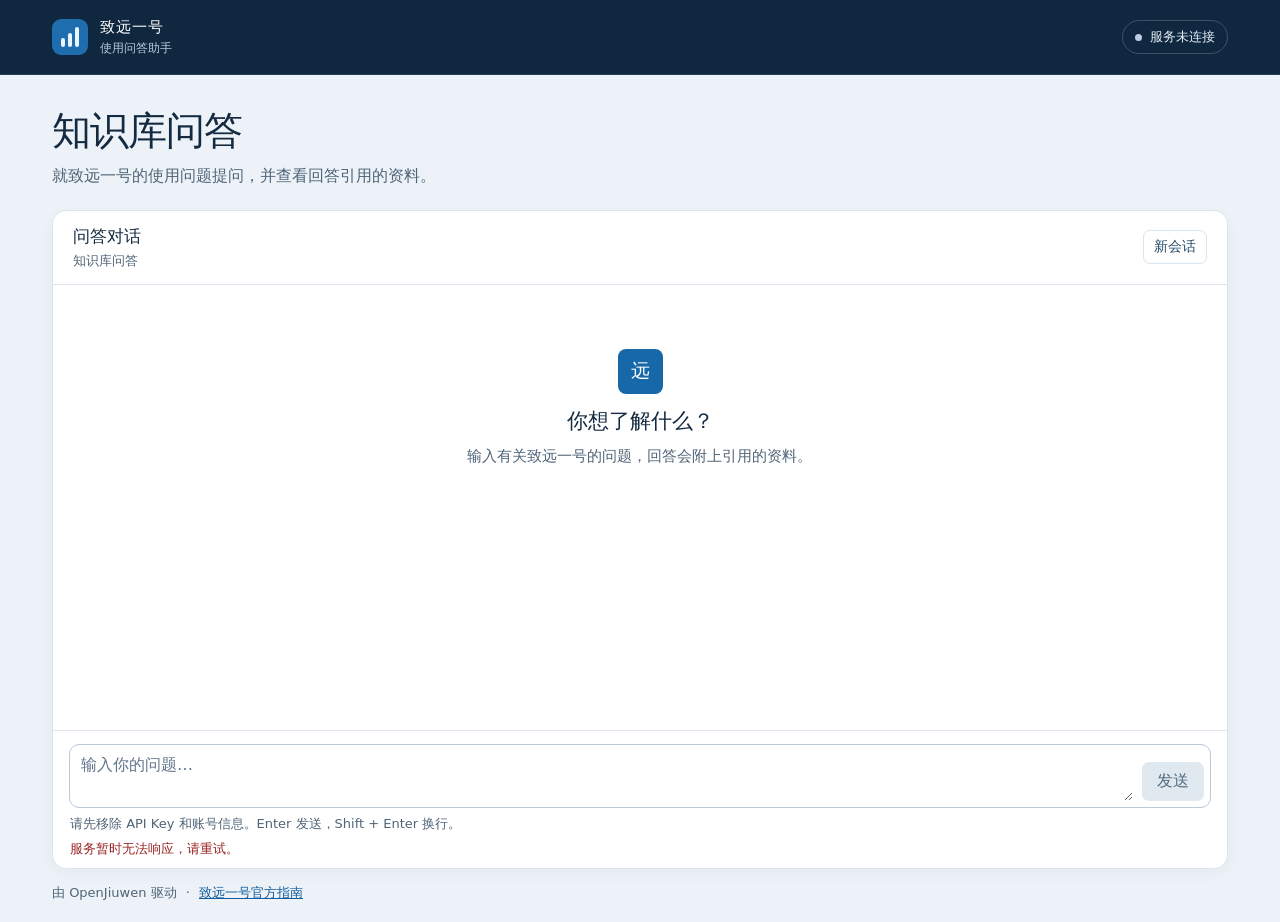
==== static/index.html @ e04041cf "Add Zhiyuan knowledge base prototype" ====
<!doctype html>
<html lang="zh-CN">
<head>
  <meta charset="utf-8">
  <meta name="viewport" content="width=device-width, initial-scale=1">
  <meta name="description" content="致远一号使用问答助手，支持知识库问答和使用排障。">
  <title>致远一号使用问答助手</title>
  <link rel="stylesheet" href="./styles.css">
  <script defer src="./app.js"></script>
</head>
<body>
  <header class="topbar">
    <div class="shell topbar-inner">
      <a class="brand" href="./" aria-label="致远一号使用问答助手首页">
        <span class="brand-mark" aria-hidden="true"><i></i><i></i><i></i></span>
        <span><strong>致远一号</strong><small>使用问答助手</small></span>
      </a>
      <div class="topbar-actions">
        <div class="mode" id="model-status"><span aria-hidden="true"></span><b>正在连接</b></div>
      </div>
    </div>
  </header>

  <main class="shell workspace">
    <section class="intro" aria-labelledby="page-title">
      <h1 id="page-title">知识库问答</h1>
      <p id="page-description">就致远一号的使用问题提问，并查看回答引用的资料。</p>
    </section>

    <section class="cases" id="demo-cases" aria-label="选择演示案例" hidden>
      <button class="case" data-case="api" type="button" aria-pressed="false">
        <span class="case-icon api-icon" aria-hidden="true">API</span>
        <span class="case-copy"><strong>首次调用 API 超时</strong><small>确认网络与 VPN，再根据重试结果排查鉴权</small></span>
        <span class="case-play" aria-hidden="true"><i></i></span>
      </button>
      <button class="case" data-case="image" type="button" aria-pressed="false">
        <span class="case-icon image-icon" aria-hidden="true"><i></i><i></i></span>
        <span class="case-copy"><strong>自定义镜像缺依赖</strong><small>修改 Dockerfile，验证导入和原应用入口</small></span>
        <span class="case-play" aria-hidden="true"><i></i></span>
      </button>
    </section>

    <div class="panels knowledge" id="public-panels">
      <section class="panel chat" aria-labelledby="chat-title">
        <header class="panel-heading chat-heading">
          <div>
            <h2 id="chat-title">问答对话</h2>
            <p id="playback-status" aria-live="polite">知识库问答</p>
          </div>
          <div class="chat-actions">
            <button type="button" id="pause-playback" class="quiet" hidden>暂停</button>
            <button type="button" id="finish-playback" class="quiet" hidden>查看全部</button>
            <button type="button" id="reset" class="quiet">新会话</button>
          </div>
        </header>
        <div class="chat-body" id="chat-scroll" tabindex="0" aria-label="问答对话记录">
          <div class="welcome" id="welcome">
            <span class="assistant-avatar" aria-hidden="true">远</span>
            <h3 id="welcome-title">你想了解什么？</h3>
            <p id="welcome-description">输入有关致远一号的问题，回答会附上引用的资料。</p>
            <div class="suggestions" id="demo-suggestions" hidden>
              <button type="button" class="suggestion" data-question="致远一号 API 连接超时了。">API 一直超时</button>
              <button type="button" class="suggestion" data-question="自定义镜像启动时报错：ModuleNotFoundError: No module named 'yaml'">镜像启动时报缺少模块</button>
            </div>
          </div>
          <div id="messages" class="messages" role="log" aria-label="对话消息" aria-live="polite"></div>
        </div>
        <form class="composer" id="composer">
          <div class="input-row">
            <textarea id="message" aria-label="问题" maxlength="4000" rows="2" placeholder="输入你的问题…" disabled></textarea>
            <button id="send" class="primary" type="submit" disabled>发送</button>
          </div>
          <p>请先移除 API Key 和账号信息。Enter 发送，Shift + Enter 换行。</p>
          <div class="error" id="error" role="alert" hidden></div>
        </form>
      </section>

      <aside class="panel progress" id="progress-panel" aria-labelledby="progress-title" hidden>
        <header class="panel-heading progress-heading">
          <h2 id="progress-title">排查进度</h2>
          <span id="progress-label" class="pill">待开始</span>
        </header>
        <div class="progress-body">
          <section aria-labelledby="pending-title" class="pending-block">
            <h3 id="pending-title"><span class="pending-dot" aria-hidden="true"></span> 当前待排查</h3>
            <p id="pending">开始对话后显示下一步。</p>
          </section>
          <section class="facts-block" id="facts-block" hidden>
            <h3>已确认信息</h3>
            <dl id="facts"></dl>
          </section>
          <section class="history-block" aria-labelledby="history-title">
            <h3 id="history-title">已完成的检查 <span id="history-total">0</span></h3>
            <p class="empty" id="empty-history">还没有完成的检查。</p>
            <ol id="history" class="history"></ol>
          </section>
        </div>
      </aside>
    </div>
    <footer>由 OpenJiuwen 驱动 <span>·</span> <a href="https://claw.sjtu.edu.cn/guide/sjtu-api/" target="_blank" rel="noopener noreferrer">致远一号官方指南</a></footer>
  </main>
</body>
</html>
---- static/styles.css ----
:root {
  font-family: "Inter", "PingFang SC", "Microsoft YaHei", system-ui, sans-serif;
  color: #142a40;
  background: #ecf2f7;
  font-synthesis: none;
  --ink: #142a40;
  --muted: #506478;
  --line: #dce5ed;
  --blue: #1768b1;
  --surface: #fff;
}
* { box-sizing: border-box; }
body { margin: 0; min-width: 290px; }
button, input, textarea { font: inherit; }
button { cursor: pointer; }
button:disabled { cursor: default; }
[hidden] { display: none !important; }
:focus-visible { outline: 3px solid #337dbf; outline-offset: 3px; }
a { color: #125c9b; }
.shell { max-width: 1240px; margin: auto; padding-inline: 32px; }
.topbar { background: #10283f; color: white; border-bottom: 1px solid #253e53; }
.topbar-inner { height: 74px; display: flex; justify-content: space-between; align-items: center; gap: 16px; }
.brand { display: flex; align-items: center; gap: 12px; color: inherit; text-decoration: none; }
.brand strong, .brand small { display: block; }
.brand strong { font-size: 15px; letter-spacing: .06em; }
.brand small { font-size: 12px; color: #b6cadd; margin-top: 3px; }
.brand-mark { width: 36px; height: 36px; border-radius: 9px; background: #1e6daf; display: flex; align-items: end; justify-content: center; gap: 3px; padding-bottom: 8px; }
.brand-mark i { width: 4px; background: #e8f4ff; border-radius: 2px; height: 9px; }
.brand-mark i:nth-child(2) { height: 14px; }
.brand-mark i:nth-child(3) { height: 20px; }
.topbar-actions { display: flex; align-items: center; gap: 10px; }
.topbar-link { padding: 6px 8px; border: 0; border-radius: 6px; background: transparent; color: #e2edf7; font-size: 13px; text-decoration: none; white-space: nowrap; }
.topbar-link:hover { background: #253e53; }
.topbar-link:disabled { opacity: .55; }
.mode { display: flex; gap: 8px; align-items: center; color: #e2edf7; border: 1px solid #3b5267; border-radius: 30px; padding: 7px 12px; font-size: 13px; }
.mode b { font-weight: 500; }
.mode span { width: 7px; height: 7px; border-radius: 50%; background: #bdcbe0; }
.mode.live span { background: #76d9b8; }
.workspace { padding-top: 34px; }
.intro h1 { margin: 0; font-size: clamp(29px, 4vw, 39px); line-height: 1.15; letter-spacing: -.025em; }
.intro p { color: var(--muted); font-size: 16px; margin: 10px 0 22px; line-height: 1.5; }
.cases { display: grid; grid-template-columns: repeat(2, minmax(0, 1fr)); gap: 14px; margin-bottom: 22px; }
.case { display: flex; align-items: center; gap: 13px; text-align: left; min-height: 85px; padding: 13px 15px; border: 1px solid #d5e0e9; border-radius: 12px; background: var(--surface); color: var(--ink); }
.case:enabled:hover, .case[aria-pressed="true"] { border-color: #69a6d8; background: #f7fbff; }
.case:disabled { opacity: .75; }
.case-icon { width: 43px; height: 43px; flex: 0 0 43px; display: grid; place-items: center; border-radius: 9px; }
.api-icon { background: #dfedfb; color: #15598e; font-weight: 800; font-size: 13px; }
.image-icon { background: #dff2ef; position: relative; }
.image-icon i { position: absolute; width: 16px; height: 10px; border: 2px solid #26675f; border-radius: 2px; transform: skewY(-20deg); top: 13px; }
.image-icon i + i { top: 21px; }
.case-copy { flex: 1; min-width: 0; }
.case-copy strong, .case-copy small { display: block; }
.case-copy strong { font-size: 16px; }
.case-copy small { color: var(--muted); font-size: 14px; margin-top: 5px; line-height: 1.45; }
.case-play { width: 32px; height: 32px; flex: 0 0 32px; border: 1px solid #d4e5f5; border-radius: 50%; display: grid; place-items: center; color: #2265a0; }
.case-play i { width: 0; height: 0; border-top: 5px solid transparent; border-bottom: 5px solid transparent; border-left: 8px solid currentColor; margin-left: 2px; }
.panels { display: grid; grid-template-columns: minmax(0, 2.45fr) minmax(270px, 1fr); align-items: start; gap: 16px; }
.panels.knowledge { grid-template-columns: minmax(0, 1fr); }
.panel { background: var(--surface); border: 1px solid var(--line); border-radius: 14px; min-width: 0; box-shadow: 0 5px 16px #28435b0a; }
.panel-heading { display: flex; align-items: center; justify-content: space-between; gap: 10px; min-height: 70px; padding: 14px 20px; border-bottom: 1px solid var(--line); }
.panel-heading h2 { font-size: 17px; margin: 0; }
.panel-heading p { font-size: 13px; color: var(--muted); margin: 4px 0 0; }
.chat-actions { display: flex; gap: 7px; flex-wrap: wrap; justify-content: end; }
.quiet, .suggestion { border: 1px solid #d8e4ee; color: #264b6b; background: #fff; padding: 7px 10px; border-radius: 7px; font-size: 14px; }
.quiet:enabled:hover, .suggestion:enabled:hover { background: #eaf3fb; }
.quiet:disabled { opacity: .5; }
.chat-body { height: clamp(300px, calc(100dvh - 455px), 580px); overflow-y: auto; padding: 22px 20px; overscroll-behavior: contain; }
.welcome { padding: 42px 12px; text-align: center; }
.welcome .assistant-avatar { width: 45px; height: 45px; margin: 0 auto 13px; font-size: 19px; }
.welcome h3 { font-size: 21px; margin: 0; }
.welcome p { color: var(--muted); margin: 9px auto 16px; font-size: 15px; line-height: 1.6; max-width: 38ch; }
.suggestions { display: flex; justify-content: center; gap: 8px; flex-wrap: wrap; }
.messages { display: grid; gap: 14px; }
.message { display: flex; align-items: start; gap: 8px; }
.message.user { justify-content: flex-end; }
.assistant-avatar { display: grid; place-items: center; width: 30px; height: 30px; flex: 0 0 auto; border-radius: 8px; background: #1668a9; color: #fff; font-size: 14px; font-weight: 650; }
.message-content { max-width: min(91%, 65ch); min-width: 0; }
.bubble { padding: 9px 13px; background: #f0f5f9; border-radius: 3px 11px 11px 11px; line-height: 1.65; font-size: 16px; overflow-wrap: anywhere; }
.user .bubble { color: #143d64; background: #e1eefc; border-radius: 11px 3px 11px 11px; white-space: pre-wrap; }
.text-fragment { white-space: pre-wrap; }
.message-note { font-size: 13px; color: var(--muted); margin: 3px 2px 0; }
.answer-status { display: inline-block; margin: 0 0 6px; padding: 4px 8px; color: #77530d; background: #fff0cf; border-radius: 30px; font-size: 13px; }
.answer-sources { margin-top: 10px; padding: 12px; border: 1px solid var(--line); border-radius: 9px; overflow-wrap: anywhere; }
.answer-sources summary { color: #264b6b; font-size: 14px; font-weight: 600; cursor: pointer; }
.answer-sources[open] summary { margin-bottom: 9px; }
.follow-ups { margin-top: 12px; }
.follow-ups h4 { margin: 0 0 8px; color: #264b6b; font-size: 14px; }
.follow-ups .suggestions { justify-content: flex-start; }
.follow-ups .suggestion { text-align: left; overflow-wrap: anywhere; }
.source-list { display: grid; gap: 8px; list-style: none; margin: 0; padding: 0; }
.answer-source + .answer-source { padding-top: 8px; border-top: 1px solid var(--line); }
.source-title { display: flex; align-items: baseline; gap: 7px; font-size: 14px; }
.source-title strong { min-width: 0; }
.source-number { color: var(--blue); font-weight: 650; }
.source-location { color: var(--muted); }
.source-quote { border-inline-start: 2px solid #c8dceb; color: var(--muted); font-size: 14px; line-height: 1.5; margin: 5px 0 0; padding-inline-start: 8px; white-space: pre-wrap; }
.code { margin: 8px 0; border: 1px solid #d4dfe8; border-radius: 8px; overflow: hidden; background: #fff; }
.code-bar { display: flex; justify-content: space-between; align-items: center; min-height: 34px; padding: 0 9px; background: #e9f1f7; font-size: 13px; }
.copy-code { padding: 3px 5px; color: #234f75; border: 0; background: transparent; }
.code pre { overflow: auto; white-space: pre-wrap; margin: 0; padding: 9px; font-size: 13px; }
.bubble code { font-size: .88em; background: #fff; color: #1e4b71; border-radius: 3px; padding: 0 3px; }
.code code { padding: 0; }
.composer { padding: 13px 16px 10px; border-top: 1px solid var(--line); }
.input-row { display: flex; align-items: end; gap: 9px; padding: 6px; border: 1px solid #b9cada; border-radius: 10px; }
.input-row:focus-within { border-color: #4183b8; box-shadow: 0 0 0 2px #cce4fa; }
.input-row textarea { width: 100%; color: var(--ink); border: 0; padding: 4px 5px; min-height: 50px; resize: vertical; outline: 0; }
.input-row textarea::placeholder { color: #61758b; }
.primary { border: 0; border-radius: 7px; padding: 9px 15px; background: #1768b1; color: white; flex: 0 0 auto; }
.primary:enabled:hover { background: #0e558f; }
.primary:disabled { background: #e1e9f0; color: #536b80; }
.composer p, .error { margin: 7px 1px 0; font-size: 13px; color: var(--muted); }
.error { color: #9a2424; }
.progress-heading { min-height: 70px; }
.pill { font-size: 13px; border-radius: 30px; padding: 4px 8px; color: #395570; background: #edf2f7; white-space: nowrap; }
.pill.active { background: #e6f1fd; color: #15578f; }
.pill.resolved { background: #dff4e9; color: #216650; }
.pill.support { background: #fff0cf; color: #77530d; }
.progress-body { padding: 16px; }
.progress-body h3 { margin: 0 0 9px; font-size: 14px; }
.pending-block { background: #eaf4fe; border-radius: 9px; padding: 11px 12px; }
.pending-block h3 { color: #205e95; display: flex; gap: 7px; align-items: center; }
.pending-dot { width: 7px; height: 7px; border-radius: 50%; background: #2b7aba; }
.pending-block p { margin: 0; font-size: 15px; font-weight: 600; line-height: 1.5; }
.facts-block, .history-block { margin-top: 18px; }
.facts-block dl { margin: 0; }
.fact { padding: 5px 0; display: flex; justify-content: space-between; gap: 10px; font-size: 14px; border-bottom: 1px solid #e8eff4; }
.fact dt { color: var(--muted); flex: 0 0 auto; }
.fact dd { margin: 0; text-align: right; overflow-wrap: anywhere; }
.history-block h3 { display: flex; gap: 6px; align-items: center; }
.history-block h3 span { color: #42637f; font-size: 13px; font-variant-numeric: tabular-nums; background: #eaf0f6; padding: 1px 6px; border-radius: 10px; }
.empty { color: var(--muted); font-size: 14px; margin: 0; }
.history { list-style: none; padding: 0; margin: 0; }
.history li { display: grid; grid-template-columns: 19px 1fr; column-gap: 7px; align-items: start; font-size: 14px; line-height: 1.4; padding: 7px 0; }
.history li + li { border-top: 1px solid #e7eef4; }
.history li::before { content: "✓"; display: grid; place-items: center; margin-top: 1px; border-radius: 50%; width: 17px; height: 17px; background: #e3f3ec; color: #24674f; font-size: 11px; }
.history li.failed::before { content: "!"; background: #fff0cf; color: #815719; }
.history li small { display: block; color: var(--muted); font-size: 13px; margin-top: 2px; }
footer { color: var(--muted); font-size: 13px; margin-block: 15px 20px; }
footer span { margin-inline: 5px; }
.admin-workspace { display: grid; gap: 16px; padding-bottom: 32px; }
.admin-workspace .intro { margin-bottom: 2px; }
.admin-session-status, .admin-error { margin: 0; }
.admin-session-status { color: var(--muted); }
.admin-workspace > .quiet { justify-self: start; }
.admin-login { max-width: 410px; }
.admin-form { display: grid; justify-items: start; gap: 8px; padding: 16px 20px 20px; }
.admin-form label { font-size: 14px; font-weight: 650; }
.admin-form input { width: 100%; min-width: 0; padding: 8px 10px; border: 1px solid #b9cada; border-radius: 7px; color: var(--ink); background: var(--surface); }
.admin-form input::file-selector-button { font: inherit; margin-inline-end: 8px; padding: 5px 8px; border: 0; border-radius: 5px; color: #264b6b; background: #eaf3fb; cursor: pointer; }
.admin-help { font-size: 14px; color: var(--muted); margin: 0; }
.upload-row { display: flex; align-items: center; gap: 10px; width: max-content; max-width: 100%; }
.admin-empty { padding: 16px 20px 20px; }
.documents-table { overflow: auto; }
.documents-table table { width: 100%; border-collapse: collapse; font-size: 14px; }
.documents-table th, .documents-table td { padding: 12px 16px; text-align: left; vertical-align: top; }
.documents-table thead th { color: var(--muted); background: #f5f8fb; white-space: nowrap; }
.documents-table tbody tr + tr { border-top: 1px solid var(--line); }
.document-name, .document-error { min-width: 140px; overflow-wrap: anywhere; }
.document-date { min-width: 8ch; }
.document-processing { color: #15578f; background: #e6f1fd; }
.document-indexed { color: #216650; background: #dff4e9; }
.document-failed { color: #9a2424; background: #fae9e9; }
@media (min-width: 771px) and (max-height: 820px) {
  .chat-body { height: clamp(228px, calc(100dvh - 495px), 350px); }
  .welcome { padding-block: 20px; }
}
@media (max-width: 770px) {
  .shell { padding-inline: 18px; }
  .workspace { padding-top: 24px; }
  .panels { grid-template-columns: minmax(0, 1fr); }
  .chat-body { height: 350px; }
  .case-play { display: none; }
}
@media (max-width: 490px) {
  .topbar-inner { height: 63px; }
  .topbar-actions { gap: 2px; }
  .mode { padding: 5px 8px; font-size: 12px; }
  .cases { grid-template-columns: 1fr; gap: 8px; margin-bottom: 14px; }
  .case { min-height: 66px; padding: 9px 11px; }
  .panel-heading { padding-inline: 12px; }
  .chat-body { height: 325px; padding: 13px 11px; }
  .welcome { padding-block: 33px; }
  .composer { padding-inline: 10px; }
  .admin-form, .admin-empty { padding-inline: 12px; }
  .upload-row { align-items: flex-start; flex-direction: column; width: 100%; }
  .documents-table th, .documents-table td { padding-inline: 10px; }
}
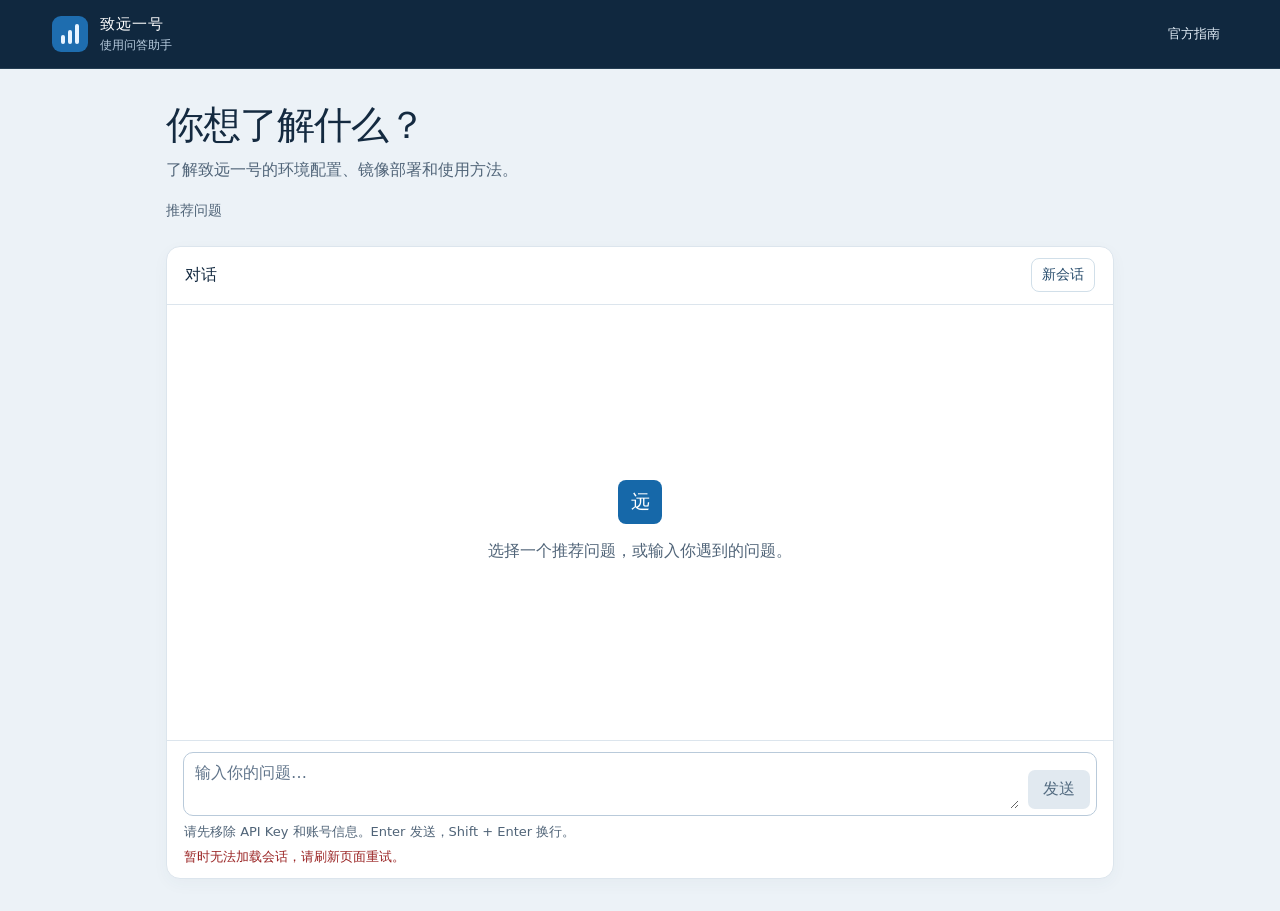
==== commit 5404716f: "Simplify the public Zhiyuan Q&A experience" ====
--- a/static/index.html
+++ b/static/index.html
@@ -3,7 +3,7 @@
 <head>
   <meta charset="utf-8">
   <meta name="viewport" content="width=device-width, initial-scale=1">
-  <meta name="description" content="致远一号使用问答助手，支持知识库问答和使用排障。">
+  <meta name="description" content="查询致远一号的环境配置、镜像部署和使用问题。">
   <title>致远一号使用问答助手</title>
   <link rel="stylesheet" href="./styles.css">
   <script defer src="./app.js"></script>
@@ -15,89 +15,43 @@
         <span class="brand-mark" aria-hidden="true"><i></i><i></i><i></i></span>
         <span><strong>致远一号</strong><small>使用问答助手</small></span>
       </a>
-      <div class="topbar-actions">
-        <div class="mode" id="model-status"><span aria-hidden="true"></span><b>正在连接</b></div>
-      </div>
+      <a class="topbar-link" href="https://claw.sjtu.edu.cn/guide/sjtu-api/" target="_blank" rel="noopener noreferrer">官方指南</a>
     </div>
   </header>
 
-  <main class="shell workspace">
+  <main class="shell workspace qa-workspace">
     <section class="intro" aria-labelledby="page-title">
-      <h1 id="page-title">知识库问答</h1>
-      <p id="page-description">就致远一号的使用问题提问，并查看回答引用的资料。</p>
+      <h1 id="page-title">你想了解什么？</h1>
+      <p>了解致远一号的环境配置、镜像部署和使用方法。</p>
     </section>
 
-    <section class="cases" id="demo-cases" aria-label="选择演示案例" hidden>
-      <button class="case" data-case="api" type="button" aria-pressed="false">
-        <span class="case-icon api-icon" aria-hidden="true">API</span>
-        <span class="case-copy"><strong>首次调用 API 超时</strong><small>确认网络与 VPN，再根据重试结果排查鉴权</small></span>
-        <span class="case-play" aria-hidden="true"><i></i></span>
-      </button>
-      <button class="case" data-case="image" type="button" aria-pressed="false">
-        <span class="case-icon image-icon" aria-hidden="true"><i></i><i></i></span>
-        <span class="case-copy"><strong>自定义镜像缺依赖</strong><small>修改 Dockerfile，验证导入和原应用入口</small></span>
-        <span class="case-play" aria-hidden="true"><i></i></span>
-      </button>
+    <section class="recommendations" aria-labelledby="suggestions-title">
+      <h2 id="suggestions-title">推荐问题</h2>
+      <div id="suggestions" class="suggestions"></div>
     </section>
 
-    <div class="panels knowledge" id="public-panels">
-      <section class="panel chat" aria-labelledby="chat-title">
-        <header class="panel-heading chat-heading">
-          <div>
-            <h2 id="chat-title">问答对话</h2>
-            <p id="playback-status" aria-live="polite">知识库问答</p>
-          </div>
-          <div class="chat-actions">
-            <button type="button" id="pause-playback" class="quiet" hidden>暂停</button>
-            <button type="button" id="finish-playback" class="quiet" hidden>查看全部</button>
-            <button type="button" id="reset" class="quiet">新会话</button>
-          </div>
-        </header>
-        <div class="chat-body" id="chat-scroll" tabindex="0" aria-label="问答对话记录">
-          <div class="welcome" id="welcome">
-            <span class="assistant-avatar" aria-hidden="true">远</span>
-            <h3 id="welcome-title">你想了解什么？</h3>
-            <p id="welcome-description">输入有关致远一号的问题，回答会附上引用的资料。</p>
-            <div class="suggestions" id="demo-suggestions" hidden>
-              <button type="button" class="suggestion" data-question="致远一号 API 连接超时了。">API 一直超时</button>
-              <button type="button" class="suggestion" data-question="自定义镜像启动时报错：ModuleNotFoundError: No module named 'yaml'">镜像启动时报缺少模块</button>
-            </div>
-          </div>
-          <div id="messages" class="messages" role="log" aria-label="对话消息" aria-live="polite"></div>
+    <section class="panel chat" aria-labelledby="chat-title">
+      <header class="panel-heading">
+        <h2 id="chat-title">对话</h2>
+        <button type="button" id="reset" class="quiet" disabled>新会话</button>
+      </header>
+      <div class="chat-body" id="chat-scroll" tabindex="0" aria-label="对话记录">
+        <div class="welcome" id="welcome">
+          <span class="assistant-avatar" aria-hidden="true">远</span>
+          <p>选择一个推荐问题，或输入你遇到的问题。</p>
         </div>
-        <form class="composer" id="composer">
-          <div class="input-row">
-            <textarea id="message" aria-label="问题" maxlength="4000" rows="2" placeholder="输入你的问题…" disabled></textarea>
-            <button id="send" class="primary" type="submit" disabled>发送</button>
-          </div>
-          <p>请先移除 API Key 和账号信息。Enter 发送，Shift + Enter 换行。</p>
-          <div class="error" id="error" role="alert" hidden></div>
-        </form>
-      </section>
-
-      <aside class="panel progress" id="progress-panel" aria-labelledby="progress-title" hidden>
-        <header class="panel-heading progress-heading">
-          <h2 id="progress-title">排查进度</h2>
-          <span id="progress-label" class="pill">待开始</span>
-        </header>
-        <div class="progress-body">
-          <section aria-labelledby="pending-title" class="pending-block">
-            <h3 id="pending-title"><span class="pending-dot" aria-hidden="true"></span> 当前待排查</h3>
-            <p id="pending">开始对话后显示下一步。</p>
-          </section>
-          <section class="facts-block" id="facts-block" hidden>
-            <h3>已确认信息</h3>
-            <dl id="facts"></dl>
-          </section>
-          <section class="history-block" aria-labelledby="history-title">
-            <h3 id="history-title">已完成的检查 <span id="history-total">0</span></h3>
-            <p class="empty" id="empty-history">还没有完成的检查。</p>
-            <ol id="history" class="history"></ol>
-          </section>
+        <div id="messages" class="messages" role="log" aria-label="对话消息"></div>
+        <p class="reply-status" id="reply-status" role="status" hidden>正在回答…</p>
+      </div>
+      <form class="composer" id="composer">
+        <div class="input-row">
+          <textarea id="message" aria-label="问题或脱敏报错" aria-describedby="input-help" maxlength="4000" rows="2" placeholder="输入你的问题…" disabled></textarea>
+          <button id="send" class="primary" type="submit" disabled>发送</button>
         </div>
-      </aside>
-    </div>
-    <footer>由 OpenJiuwen 驱动 <span>·</span> <a href="https://claw.sjtu.edu.cn/guide/sjtu-api/" target="_blank" rel="noopener noreferrer">致远一号官方指南</a></footer>
+        <p id="input-help">请先移除 API Key 和账号信息。Enter 发送，Shift + Enter 换行。</p>
+        <div class="error" id="error" role="alert" hidden></div>
+      </form>
+    </section>
   </main>
 </body>
 </html>
--- a/static/styles.css
+++ b/static/styles.css
@@ -19,7 +19,7 @@
 a { color: #125c9b; }
 .shell { max-width: 1240px; margin: auto; padding-inline: 32px; }
 .topbar { background: #10283f; color: white; border-bottom: 1px solid #253e53; }
-.topbar-inner { height: 74px; display: flex; justify-content: space-between; align-items: center; gap: 16px; }
+.topbar-inner { height: 68px; display: flex; justify-content: space-between; align-items: center; gap: 16px; }
 .brand { display: flex; align-items: center; gap: 12px; color: inherit; text-decoration: none; }
 .brand strong, .brand small { display: block; }
 .brand strong { font-size: 15px; letter-spacing: .06em; }
@@ -32,75 +32,48 @@
 .topbar-link { padding: 6px 8px; border: 0; border-radius: 6px; background: transparent; color: #e2edf7; font-size: 13px; text-decoration: none; white-space: nowrap; }
 .topbar-link:hover { background: #253e53; }
 .topbar-link:disabled { opacity: .55; }
-.mode { display: flex; gap: 8px; align-items: center; color: #e2edf7; border: 1px solid #3b5267; border-radius: 30px; padding: 7px 12px; font-size: 13px; }
-.mode b { font-weight: 500; }
-.mode span { width: 7px; height: 7px; border-radius: 50%; background: #bdcbe0; }
-.mode.live span { background: #76d9b8; }
 .workspace { padding-top: 34px; }
-.intro h1 { margin: 0; font-size: clamp(29px, 4vw, 39px); line-height: 1.15; letter-spacing: -.025em; }
-.intro p { color: var(--muted); font-size: 16px; margin: 10px 0 22px; line-height: 1.5; }
-.cases { display: grid; grid-template-columns: repeat(2, minmax(0, 1fr)); gap: 14px; margin-bottom: 22px; }
-.case { display: flex; align-items: center; gap: 13px; text-align: left; min-height: 85px; padding: 13px 15px; border: 1px solid #d5e0e9; border-radius: 12px; background: var(--surface); color: var(--ink); }
-.case:enabled:hover, .case[aria-pressed="true"] { border-color: #69a6d8; background: #f7fbff; }
-.case:disabled { opacity: .75; }
-.case-icon { width: 43px; height: 43px; flex: 0 0 43px; display: grid; place-items: center; border-radius: 9px; }
-.api-icon { background: #dfedfb; color: #15598e; font-weight: 800; font-size: 13px; }
-.image-icon { background: #dff2ef; position: relative; }
-.image-icon i { position: absolute; width: 16px; height: 10px; border: 2px solid #26675f; border-radius: 2px; transform: skewY(-20deg); top: 13px; }
-.image-icon i + i { top: 21px; }
-.case-copy { flex: 1; min-width: 0; }
-.case-copy strong, .case-copy small { display: block; }
-.case-copy strong { font-size: 16px; }
-.case-copy small { color: var(--muted); font-size: 14px; margin-top: 5px; line-height: 1.45; }
-.case-play { width: 32px; height: 32px; flex: 0 0 32px; border: 1px solid #d4e5f5; border-radius: 50%; display: grid; place-items: center; color: #2265a0; }
-.case-play i { width: 0; height: 0; border-top: 5px solid transparent; border-bottom: 5px solid transparent; border-left: 8px solid currentColor; margin-left: 2px; }
-.panels { display: grid; grid-template-columns: minmax(0, 2.45fr) minmax(270px, 1fr); align-items: start; gap: 16px; }
-.panels.knowledge { grid-template-columns: minmax(0, 1fr); }
+.intro h1 { margin: 0; font-size: clamp(27px, 4vw, 38px); line-height: 1.2; letter-spacing: -.025em; }
+.intro p { color: var(--muted); font-size: 16px; margin: 9px 0 20px; line-height: 1.5; }
 .panel { background: var(--surface); border: 1px solid var(--line); border-radius: 14px; min-width: 0; box-shadow: 0 5px 16px #28435b0a; }
-.panel-heading { display: flex; align-items: center; justify-content: space-between; gap: 10px; min-height: 70px; padding: 14px 20px; border-bottom: 1px solid var(--line); }
-.panel-heading h2 { font-size: 17px; margin: 0; }
-.panel-heading p { font-size: 13px; color: var(--muted); margin: 4px 0 0; }
-.chat-actions { display: flex; gap: 7px; flex-wrap: wrap; justify-content: end; }
-.quiet, .suggestion { border: 1px solid #d8e4ee; color: #264b6b; background: #fff; padding: 7px 10px; border-radius: 7px; font-size: 14px; }
-.quiet:enabled:hover, .suggestion:enabled:hover { background: #eaf3fb; }
-.quiet:disabled { opacity: .5; }
-.chat-body { height: clamp(300px, calc(100dvh - 455px), 580px); overflow-y: auto; padding: 22px 20px; overscroll-behavior: contain; }
-.welcome { padding: 42px 12px; text-align: center; }
-.welcome .assistant-avatar { width: 45px; height: 45px; margin: 0 auto 13px; font-size: 19px; }
-.welcome h3 { font-size: 21px; margin: 0; }
-.welcome p { color: var(--muted); margin: 9px auto 16px; font-size: 15px; line-height: 1.6; max-width: 38ch; }
-.suggestions { display: flex; justify-content: center; gap: 8px; flex-wrap: wrap; }
+.panel-heading { display: flex; align-items: center; justify-content: space-between; gap: 10px; min-height: 58px; padding: 10px 18px; border-bottom: 1px solid var(--line); }
+.panel-heading h2 { font-size: 16px; margin: 0; }
+.quiet, .suggestion { border: 1px solid #d1dfe9; color: #264b6b; background: #fff; border-radius: 8px; font-size: 14px; }
+.quiet { padding: 7px 10px; }
+.quiet:enabled:hover, .suggestion:enabled:hover { background: #f2f8fd; border-color: #89aecb; }
+.quiet:disabled, .suggestion:disabled { opacity: .55; }
+.qa-workspace { max-width: 1012px; padding-bottom: 32px; }
+.recommendations { margin-bottom: 18px; }
+.recommendations h2 { font-size: 14px; color: var(--muted); margin: 0 0 8px; }
+.suggestions { display: grid; grid-template-columns: repeat(3, minmax(0, 1fr)); gap: 10px; }
+.suggestion { display: flex; align-items: center; justify-content: space-between; gap: 10px; min-height: 56px; padding: 10px 14px; text-align: left; line-height: 1.5; }
+.suggestion::after { content: ""; width: 6px; height: 6px; border-top: 1.5px solid var(--blue); border-right: 1.5px solid var(--blue); transform: rotate(45deg); flex: 0 0 auto; }
+.chat-body { height: clamp(215px, calc(100dvh - 465px), 620px); overflow-y: auto; padding: 18px 20px; overscroll-behavior: contain; }
+.welcome { display: flex; flex-direction: column; justify-content: center; align-items: center; min-height: 100%; text-align: center; }
+.welcome .assistant-avatar { width: 44px; height: 44px; font-size: 19px; }
+.welcome p { margin: 14px 0 0; color: var(--muted); line-height: 1.6; }
 .messages { display: grid; gap: 14px; }
-.message { display: flex; align-items: start; gap: 8px; }
+.message { display: flex; align-items: start; gap: 8px; min-width: 0; }
 .message.user { justify-content: flex-end; }
 .assistant-avatar { display: grid; place-items: center; width: 30px; height: 30px; flex: 0 0 auto; border-radius: 8px; background: #1668a9; color: #fff; font-size: 14px; font-weight: 650; }
-.message-content { max-width: min(91%, 65ch); min-width: 0; }
-.bubble { padding: 9px 13px; background: #f0f5f9; border-radius: 3px 11px 11px 11px; line-height: 1.65; font-size: 16px; overflow-wrap: anywhere; }
-.user .bubble { color: #143d64; background: #e1eefc; border-radius: 11px 3px 11px 11px; white-space: pre-wrap; }
+.message-content { max-width: min(calc(100% - 38px), 72ch); min-width: 0; }
+.bubble { padding: 9px 13px; background: #f0f5f9; border-radius: 3px 11px 11px 11px; line-height: 1.65; font-size: 15px; overflow-wrap: anywhere; }
+.user .bubble { max-width: 90%; color: #143d64; background: #e1eefc; border-radius: 11px 3px 11px 11px; white-space: pre-wrap; }
 .text-fragment { white-space: pre-wrap; }
-.message-note { font-size: 13px; color: var(--muted); margin: 3px 2px 0; }
-.answer-status { display: inline-block; margin: 0 0 6px; padding: 4px 8px; color: #77530d; background: #fff0cf; border-radius: 30px; font-size: 13px; }
-.answer-sources { margin-top: 10px; padding: 12px; border: 1px solid var(--line); border-radius: 9px; overflow-wrap: anywhere; }
-.answer-sources summary { color: #264b6b; font-size: 14px; font-weight: 600; cursor: pointer; }
-.answer-sources[open] summary { margin-bottom: 9px; }
-.follow-ups { margin-top: 12px; }
-.follow-ups h4 { margin: 0 0 8px; color: #264b6b; font-size: 14px; }
-.follow-ups .suggestions { justify-content: flex-start; }
-.follow-ups .suggestion { text-align: left; overflow-wrap: anywhere; }
-.source-list { display: grid; gap: 8px; list-style: none; margin: 0; padding: 0; }
-.answer-source + .answer-source { padding-top: 8px; border-top: 1px solid var(--line); }
-.source-title { display: flex; align-items: baseline; gap: 7px; font-size: 14px; }
-.source-title strong { min-width: 0; }
-.source-number { color: var(--blue); font-weight: 650; }
-.source-location { color: var(--muted); }
-.source-quote { border-inline-start: 2px solid #c8dceb; color: var(--muted); font-size: 14px; line-height: 1.5; margin: 5px 0 0; padding-inline-start: 8px; white-space: pre-wrap; }
+.answer-sources { margin-top: 8px; padding: 8px 11px; border: 1px solid var(--line); border-radius: 9px; overflow-wrap: anywhere; font-size: 13px; }
+.answer-sources summary { color: #264b6b; font-weight: 600; cursor: pointer; }
+.answer-sources[open] summary { margin-bottom: 8px; }
+.source-list { display: grid; gap: 6px; list-style: none; margin: 0; padding: 0; }
+.source-location { margin-inline-start: 7px; color: var(--muted); }
 .code { margin: 8px 0; border: 1px solid #d4dfe8; border-radius: 8px; overflow: hidden; background: #fff; }
 .code-bar { display: flex; justify-content: space-between; align-items: center; min-height: 34px; padding: 0 9px; background: #e9f1f7; font-size: 13px; }
 .copy-code { padding: 3px 5px; color: #234f75; border: 0; background: transparent; }
 .code pre { overflow: auto; white-space: pre-wrap; margin: 0; padding: 9px; font-size: 13px; }
 .bubble code { font-size: .88em; background: #fff; color: #1e4b71; border-radius: 3px; padding: 0 3px; }
 .code code { padding: 0; }
-.composer { padding: 13px 16px 10px; border-top: 1px solid var(--line); }
+.reply-status { margin: 12px 0 0; color: var(--muted); font-size: 14px; }
+.welcome:has(~ .reply-status:not([hidden])) { min-height: 80%; }
+.composer { padding: 11px 16px 12px; border-top: 1px solid var(--line); }
 .input-row { display: flex; align-items: end; gap: 9px; padding: 6px; border: 1px solid #b9cada; border-radius: 10px; }
 .input-row:focus-within { border-color: #4183b8; box-shadow: 0 0 0 2px #cce4fa; }
 .input-row textarea { width: 100%; color: var(--ink); border: 0; padding: 4px 5px; min-height: 50px; resize: vertical; outline: 0; }
@@ -110,33 +83,6 @@
 .primary:disabled { background: #e1e9f0; color: #536b80; }
 .composer p, .error { margin: 7px 1px 0; font-size: 13px; color: var(--muted); }
 .error { color: #9a2424; }
-.progress-heading { min-height: 70px; }
-.pill { font-size: 13px; border-radius: 30px; padding: 4px 8px; color: #395570; background: #edf2f7; white-space: nowrap; }
-.pill.active { background: #e6f1fd; color: #15578f; }
-.pill.resolved { background: #dff4e9; color: #216650; }
-.pill.support { background: #fff0cf; color: #77530d; }
-.progress-body { padding: 16px; }
-.progress-body h3 { margin: 0 0 9px; font-size: 14px; }
-.pending-block { background: #eaf4fe; border-radius: 9px; padding: 11px 12px; }
-.pending-block h3 { color: #205e95; display: flex; gap: 7px; align-items: center; }
-.pending-dot { width: 7px; height: 7px; border-radius: 50%; background: #2b7aba; }
-.pending-block p { margin: 0; font-size: 15px; font-weight: 600; line-height: 1.5; }
-.facts-block, .history-block { margin-top: 18px; }
-.facts-block dl { margin: 0; }
-.fact { padding: 5px 0; display: flex; justify-content: space-between; gap: 10px; font-size: 14px; border-bottom: 1px solid #e8eff4; }
-.fact dt { color: var(--muted); flex: 0 0 auto; }
-.fact dd { margin: 0; text-align: right; overflow-wrap: anywhere; }
-.history-block h3 { display: flex; gap: 6px; align-items: center; }
-.history-block h3 span { color: #42637f; font-size: 13px; font-variant-numeric: tabular-nums; background: #eaf0f6; padding: 1px 6px; border-radius: 10px; }
-.empty { color: var(--muted); font-size: 14px; margin: 0; }
-.history { list-style: none; padding: 0; margin: 0; }
-.history li { display: grid; grid-template-columns: 19px 1fr; column-gap: 7px; align-items: start; font-size: 14px; line-height: 1.4; padding: 7px 0; }
-.history li + li { border-top: 1px solid #e7eef4; }
-.history li::before { content: "✓"; display: grid; place-items: center; margin-top: 1px; border-radius: 50%; width: 17px; height: 17px; background: #e3f3ec; color: #24674f; font-size: 11px; }
-.history li.failed::before { content: "!"; background: #fff0cf; color: #815719; }
-.history li small { display: block; color: var(--muted); font-size: 13px; margin-top: 2px; }
-footer { color: var(--muted); font-size: 13px; margin-block: 15px 20px; }
-footer span { margin-inline: 5px; }
 .admin-workspace { display: grid; gap: 16px; padding-bottom: 32px; }
 .admin-workspace .intro { margin-bottom: 2px; }
 .admin-session-status, .admin-error { margin: 0; }
@@ -160,26 +106,17 @@
 .document-processing { color: #15578f; background: #e6f1fd; }
 .document-indexed { color: #216650; background: #dff4e9; }
 .document-failed { color: #9a2424; background: #fae9e9; }
-@media (min-width: 771px) and (max-height: 820px) {
-  .chat-body { height: clamp(228px, calc(100dvh - 495px), 350px); }
-  .welcome { padding-block: 20px; }
-}
 @media (max-width: 770px) {
   .shell { padding-inline: 18px; }
   .workspace { padding-top: 24px; }
-  .panels { grid-template-columns: minmax(0, 1fr); }
-  .chat-body { height: 350px; }
-  .case-play { display: none; }
 }
-@media (max-width: 490px) {
-  .topbar-inner { height: 63px; }
+@media (max-width: 550px) {
+  .topbar-inner { height: 62px; }
   .topbar-actions { gap: 2px; }
-  .mode { padding: 5px 8px; font-size: 12px; }
-  .cases { grid-template-columns: 1fr; gap: 8px; margin-bottom: 14px; }
-  .case { min-height: 66px; padding: 9px 11px; }
+  .suggestions { grid-template-columns: 1fr; gap: 6px; }
+  .suggestion { min-height: 44px; padding-block: 8px; }
   .panel-heading { padding-inline: 12px; }
-  .chat-body { height: 325px; padding: 13px 11px; }
-  .welcome { padding-block: 33px; }
+  .chat-body { height: clamp(215px, calc(100dvh - 525px), 620px); padding: 14px 11px; }
   .composer { padding-inline: 10px; }
   .admin-form, .admin-empty { padding-inline: 12px; }
   .upload-row { align-items: flex-start; flex-direction: column; width: 100%; }
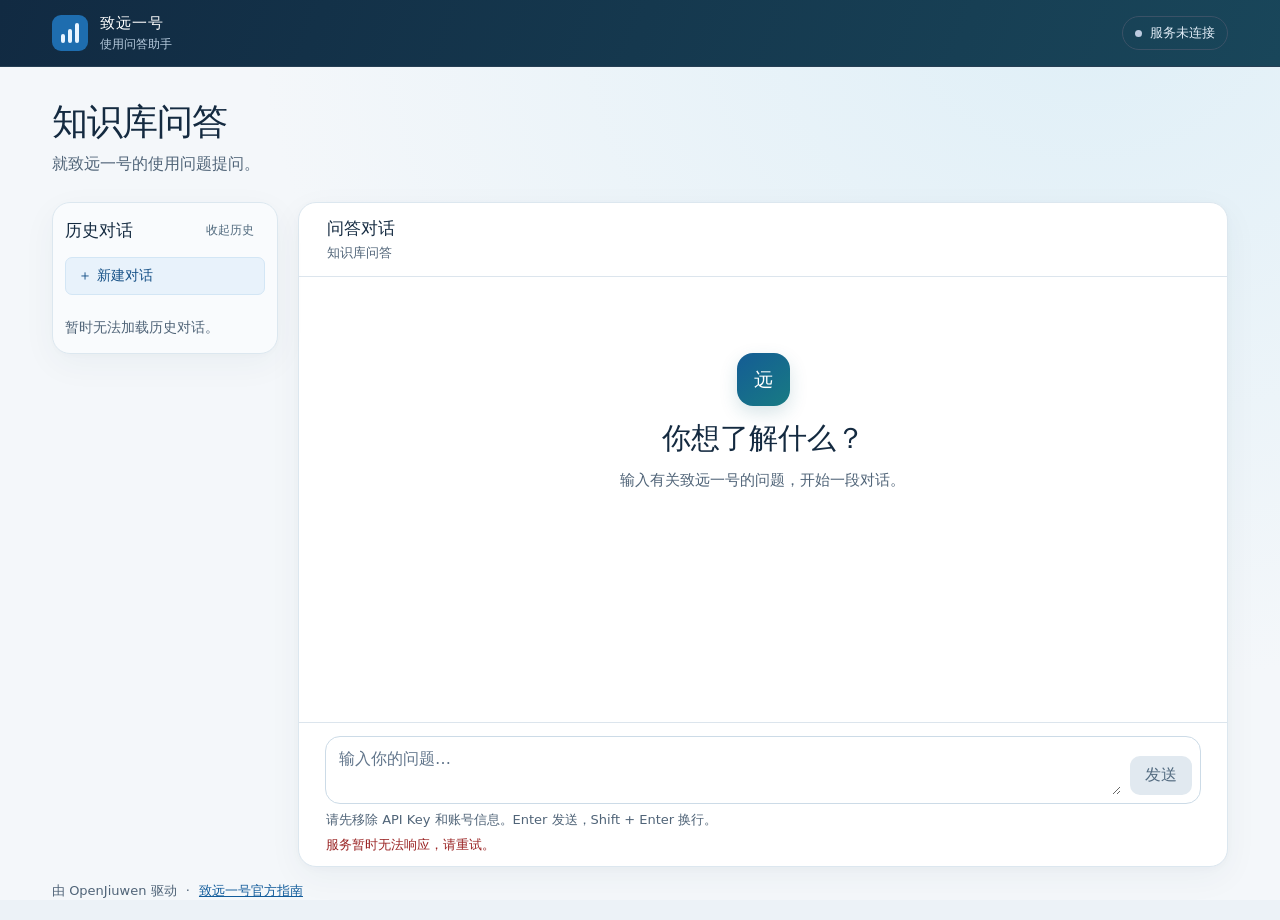
==== commit 4c24e61e: "Persist browser chat history and refine the chat interface" ====
--- a/static/index.html
+++ b/static/index.html
@@ -3,55 +3,112 @@
 <head>
   <meta charset="utf-8">
   <meta name="viewport" content="width=device-width, initial-scale=1">
-  <meta name="description" content="查询致远一号的环境配置、镜像部署和使用问题。">
+  <meta name="description" content="致远一号使用问答助手，支持知识库问答和使用排障。">
   <title>致远一号使用问答助手</title>
-  <link rel="stylesheet" href="./styles.css">
-  <script defer src="./app.js"></script>
+  <link rel="stylesheet" href="./styles.css?v=chat-polish-1">
+  <script defer src="./app.js?v=history-3"></script>
 </head>
-<body>
+<body class="qa-page">
   <header class="topbar">
     <div class="shell topbar-inner">
       <a class="brand" href="./" aria-label="致远一号使用问答助手首页">
         <span class="brand-mark" aria-hidden="true"><i></i><i></i><i></i></span>
         <span><strong>致远一号</strong><small>使用问答助手</small></span>
       </a>
-      <a class="topbar-link" href="https://claw.sjtu.edu.cn/guide/sjtu-api/" target="_blank" rel="noopener noreferrer">官方指南</a>
+      <div class="topbar-actions">
+        <div class="mode" id="model-status"><span aria-hidden="true"></span><b>正在连接</b></div>
+      </div>
     </div>
   </header>
 
-  <main class="shell workspace qa-workspace">
+  <main class="shell workspace">
     <section class="intro" aria-labelledby="page-title">
-      <h1 id="page-title">你想了解什么？</h1>
-      <p>了解致远一号的环境配置、镜像部署和使用方法。</p>
+      <h1 id="page-title">知识库问答</h1>
+      <p id="page-description">就致远一号的使用问题提问。</p>
     </section>
 
-    <section class="recommendations" aria-labelledby="suggestions-title">
-      <h2 id="suggestions-title">推荐问题</h2>
-      <div id="suggestions" class="suggestions"></div>
+    <section class="cases" id="demo-cases" aria-label="选择演示案例" hidden>
+      <button class="case" data-case="api" type="button" aria-pressed="false">
+        <span class="case-icon api-icon" aria-hidden="true">API</span>
+        <span class="case-copy"><strong>首次调用 API 超时</strong><small>确认网络与 VPN，再根据重试结果排查鉴权</small></span>
+        <span class="case-play" aria-hidden="true"><i></i></span>
+      </button>
+      <button class="case" data-case="image" type="button" aria-pressed="false">
+        <span class="case-icon image-icon" aria-hidden="true"><i></i><i></i></span>
+        <span class="case-copy"><strong>自定义镜像缺依赖</strong><small>修改 Dockerfile，验证导入和原应用入口</small></span>
+        <span class="case-play" aria-hidden="true"><i></i></span>
+      </button>
     </section>
 
-    <section class="panel chat" aria-labelledby="chat-title">
-      <header class="panel-heading">
-        <h2 id="chat-title">对话</h2>
-        <button type="button" id="reset" class="quiet" disabled>新会话</button>
-      </header>
-      <div class="chat-body" id="chat-scroll" tabindex="0" aria-label="对话记录">
-        <div class="welcome" id="welcome">
-          <span class="assistant-avatar" aria-hidden="true">远</span>
-          <p>选择一个推荐问题，或输入你遇到的问题。</p>
+    <div class="panels knowledge" id="public-panels">
+      <aside class="panel conversation-nav" aria-labelledby="conversation-nav-title">
+        <header class="panel-heading">
+          <h2 id="conversation-nav-title">历史对话</h2>
+          <button type="button" id="toggle-history" class="quiet" aria-expanded="true" aria-controls="conversation-history">收起历史</button>
+        </header>
+        <button type="button" id="new-conversation" class="quiet" disabled>＋ 新建对话</button>
+        <div class="conversation-nav-body" id="conversation-history">
+          <p class="empty" id="conversation-empty">正在加载对话…</p>
+          <ul id="conversation-list" class="conversation-list" aria-labelledby="conversation-nav-title"></ul>
         </div>
-        <div id="messages" class="messages" role="log" aria-label="对话消息"></div>
-        <p class="reply-status" id="reply-status" role="status" hidden>正在回答…</p>
-      </div>
-      <form class="composer" id="composer">
-        <div class="input-row">
-          <textarea id="message" aria-label="问题或脱敏报错" aria-describedby="input-help" maxlength="4000" rows="2" placeholder="输入你的问题…" disabled></textarea>
-          <button id="send" class="primary" type="submit" disabled>发送</button>
+      </aside>
+
+      <section class="panel chat" aria-labelledby="chat-title">
+        <header class="panel-heading chat-heading">
+          <div>
+            <h2 id="chat-title">问答对话</h2>
+            <p id="playback-status" aria-live="polite">知识库问答</p>
+          </div>
+          <div class="chat-actions">
+            <button type="button" id="pause-playback" class="quiet" hidden>暂停</button>
+            <button type="button" id="finish-playback" class="quiet" hidden>查看全部</button>
+          </div>
+        </header>
+        <div class="chat-body" id="chat-scroll" tabindex="0" aria-label="问答对话记录">
+          <div class="welcome" id="welcome">
+            <span class="assistant-avatar" aria-hidden="true">远</span>
+            <h3 id="welcome-title">你想了解什么？</h3>
+            <p id="welcome-description">输入有关致远一号的问题，开始一段对话。</p>
+            <div class="suggestions" id="demo-suggestions" hidden>
+              <button type="button" class="suggestion" data-question="致远一号 API 连接超时了。">API 一直超时</button>
+              <button type="button" class="suggestion" data-question="自定义镜像启动时报错：ModuleNotFoundError: No module named 'yaml'">镜像启动时报缺少模块</button>
+            </div>
+          </div>
+          <div id="messages" class="messages" role="log" aria-label="对话消息" aria-live="polite"></div>
         </div>
-        <p id="input-help">请先移除 API Key 和账号信息。Enter 发送，Shift + Enter 换行。</p>
-        <div class="error" id="error" role="alert" hidden></div>
-      </form>
-    </section>
+        <form class="composer" id="composer">
+          <div class="input-row">
+            <textarea id="message" aria-label="问题" maxlength="4000" rows="2" placeholder="输入你的问题…" disabled></textarea>
+            <button id="send" class="primary" type="submit" disabled>发送</button>
+          </div>
+          <p>请先移除 API Key 和账号信息。Enter 发送，Shift + Enter 换行。</p>
+          <div class="error" id="error" role="alert" hidden></div>
+        </form>
+      </section>
+
+      <aside class="panel progress" id="progress-panel" aria-labelledby="progress-title" hidden>
+        <header class="panel-heading progress-heading">
+          <h2 id="progress-title">排查进度</h2>
+          <span id="progress-label" class="pill">待开始</span>
+        </header>
+        <div class="progress-body">
+          <section aria-labelledby="pending-title" class="pending-block">
+            <h3 id="pending-title"><span class="pending-dot" aria-hidden="true"></span> 当前待排查</h3>
+            <p id="pending">开始对话后显示下一步。</p>
+          </section>
+          <section class="facts-block" id="facts-block" hidden>
+            <h3>已确认信息</h3>
+            <dl id="facts"></dl>
+          </section>
+          <section class="history-block" aria-labelledby="history-title">
+            <h3 id="history-title">已完成的检查 <span id="history-total">0</span></h3>
+            <p class="empty" id="empty-history">还没有完成的检查。</p>
+            <ol id="history" class="history"></ol>
+          </section>
+        </div>
+      </aside>
+    </div>
+    <footer>由 OpenJiuwen 驱动 <span>·</span> <a href="https://claw.sjtu.edu.cn/guide/sjtu-api/" target="_blank" rel="noopener noreferrer">致远一号官方指南</a></footer>
   </main>
 </body>
 </html>
--- a/static/styles.css
+++ b/static/styles.css
@@ -19,7 +19,7 @@
 a { color: #125c9b; }
 .shell { max-width: 1240px; margin: auto; padding-inline: 32px; }
 .topbar { background: #10283f; color: white; border-bottom: 1px solid #253e53; }
-.topbar-inner { height: 68px; display: flex; justify-content: space-between; align-items: center; gap: 16px; }
+.topbar-inner { height: 74px; display: flex; justify-content: space-between; align-items: center; gap: 16px; }
 .brand { display: flex; align-items: center; gap: 12px; color: inherit; text-decoration: none; }
 .brand strong, .brand small { display: block; }
 .brand strong { font-size: 15px; letter-spacing: .06em; }
@@ -32,48 +32,81 @@
 .topbar-link { padding: 6px 8px; border: 0; border-radius: 6px; background: transparent; color: #e2edf7; font-size: 13px; text-decoration: none; white-space: nowrap; }
 .topbar-link:hover { background: #253e53; }
 .topbar-link:disabled { opacity: .55; }
+.mode { display: flex; gap: 8px; align-items: center; color: #e2edf7; border: 1px solid #3b5267; border-radius: 30px; padding: 7px 12px; font-size: 13px; }
+.mode b { font-weight: 500; }
+.mode span { width: 7px; height: 7px; border-radius: 50%; background: #bdcbe0; }
+.mode.live span { background: #76d9b8; }
 .workspace { padding-top: 34px; }
-.intro h1 { margin: 0; font-size: clamp(27px, 4vw, 38px); line-height: 1.2; letter-spacing: -.025em; }
-.intro p { color: var(--muted); font-size: 16px; margin: 9px 0 20px; line-height: 1.5; }
+.intro h1 { margin: 0; font-size: clamp(29px, 4vw, 39px); line-height: 1.15; letter-spacing: -.025em; }
+.intro p { color: var(--muted); font-size: 16px; margin: 10px 0 22px; line-height: 1.5; }
+.cases { display: grid; grid-template-columns: repeat(2, minmax(0, 1fr)); gap: 14px; margin-bottom: 22px; }
+.case { display: flex; align-items: center; gap: 13px; text-align: left; min-height: 85px; padding: 13px 15px; border: 1px solid #d5e0e9; border-radius: 12px; background: var(--surface); color: var(--ink); }
+.case:enabled:hover, .case[aria-pressed="true"] { border-color: #69a6d8; background: #f7fbff; }
+.case:disabled { opacity: .75; }
+.case-icon { width: 43px; height: 43px; flex: 0 0 43px; display: grid; place-items: center; border-radius: 9px; }
+.api-icon { background: #dfedfb; color: #15598e; font-weight: 800; font-size: 13px; }
+.image-icon { background: #dff2ef; position: relative; }
+.image-icon i { position: absolute; width: 16px; height: 10px; border: 2px solid #26675f; border-radius: 2px; transform: skewY(-20deg); top: 13px; }
+.image-icon i + i { top: 21px; }
+.case-copy { flex: 1; min-width: 0; }
+.case-copy strong, .case-copy small { display: block; }
+.case-copy strong { font-size: 16px; }
+.case-copy small { color: var(--muted); font-size: 14px; margin-top: 5px; line-height: 1.45; }
+.case-play { width: 32px; height: 32px; flex: 0 0 32px; border: 1px solid #d4e5f5; border-radius: 50%; display: grid; place-items: center; color: #2265a0; }
+.case-play i { width: 0; height: 0; border-top: 5px solid transparent; border-bottom: 5px solid transparent; border-left: 8px solid currentColor; margin-left: 2px; }
+.panels { display: grid; grid-template-columns: clamp(184px, 19vw, 226px) minmax(0, 2.45fr) minmax(270px, 1fr); align-items: start; gap: 16px; }
+.panels.knowledge { grid-template-columns: clamp(184px, 19vw, 226px) minmax(0, 1fr); }
 .panel { background: var(--surface); border: 1px solid var(--line); border-radius: 14px; min-width: 0; box-shadow: 0 5px 16px #28435b0a; }
-.panel-heading { display: flex; align-items: center; justify-content: space-between; gap: 10px; min-height: 58px; padding: 10px 18px; border-bottom: 1px solid var(--line); }
-.panel-heading h2 { font-size: 16px; margin: 0; }
-.quiet, .suggestion { border: 1px solid #d1dfe9; color: #264b6b; background: #fff; border-radius: 8px; font-size: 14px; }
-.quiet { padding: 7px 10px; }
-.quiet:enabled:hover, .suggestion:enabled:hover { background: #f2f8fd; border-color: #89aecb; }
-.quiet:disabled, .suggestion:disabled { opacity: .55; }
-.qa-workspace { max-width: 1012px; padding-bottom: 32px; }
-.recommendations { margin-bottom: 18px; }
-.recommendations h2 { font-size: 14px; color: var(--muted); margin: 0 0 8px; }
-.suggestions { display: grid; grid-template-columns: repeat(3, minmax(0, 1fr)); gap: 10px; }
-.suggestion { display: flex; align-items: center; justify-content: space-between; gap: 10px; min-height: 56px; padding: 10px 14px; text-align: left; line-height: 1.5; }
-.suggestion::after { content: ""; width: 6px; height: 6px; border-top: 1.5px solid var(--blue); border-right: 1.5px solid var(--blue); transform: rotate(45deg); flex: 0 0 auto; }
-.chat-body { height: clamp(215px, calc(100dvh - 465px), 620px); overflow-y: auto; padding: 18px 20px; overscroll-behavior: contain; }
-.welcome { display: flex; flex-direction: column; justify-content: center; align-items: center; min-height: 100%; text-align: center; }
-.welcome .assistant-avatar { width: 44px; height: 44px; font-size: 19px; }
-.welcome p { margin: 14px 0 0; color: var(--muted); line-height: 1.6; }
+.panel-heading { display: flex; align-items: center; justify-content: space-between; gap: 10px; min-height: 70px; padding: 14px 20px; border-bottom: 1px solid var(--line); }
+.panel-heading h2 { font-size: 17px; margin: 0; }
+.panel-heading p { font-size: 13px; color: var(--muted); margin: 4px 0 0; }
+.conversation-nav { position: sticky; top: 16px; background: #f1f6fa; }
+.conversation-nav .panel-heading { gap: 6px; padding: 10px 12px; min-height: 54px; border-bottom: 0; }
+.conversation-nav .quiet { white-space: nowrap; }
+.conversation-nav #new-conversation { display: block; width: calc(100% - 24px); margin: 0 12px 8px; text-align: start; font-weight: 650; }
+.conversation-nav-body { padding: 8px; }
+.conversation-nav-body .empty { padding: 8px 4px; }
+.conversation-list { display: grid; grid-template-columns: minmax(0, 1fr); gap: 4px; list-style: none; margin: 0; max-height: clamp(200px, calc(100dvh - 410px), 500px); overflow-y: auto; padding: 3px; }
+.conversation-list:empty { display: none; }
+.conversation-group h3 { margin: 10px 8px 4px; font-size: 12px; color: var(--muted); }
+.conversation-group ul { list-style: none; padding: 0; margin: 0; }
+.conversation-item { width: 100%; min-height: 36px; padding: 7px 9px; border: 1px solid transparent; border-radius: 7px; background: transparent; color: var(--ink); text-align: start; }
+.conversation-item:enabled:hover:not([aria-current]) { background: #f0f5f9; }
+.conversation-item[aria-current="true"] { border-color: #b9d7ef; background: #eaf4fe; color: #15578f; }
+.conversation-item:focus-visible { outline-offset: 0; }
+.conversation-title { display: block; font-size: 14px; overflow: hidden; text-overflow: ellipsis; white-space: nowrap; }
+.conversation-item[aria-current="true"] .conversation-title { font-weight: 650; }
+.chat-actions { display: flex; gap: 7px; flex-wrap: wrap; justify-content: end; }
+.quiet, .suggestion { border: 1px solid #d8e4ee; color: #264b6b; background: #fff; padding: 7px 10px; border-radius: 7px; font-size: 14px; }
+.quiet:enabled:hover, .suggestion:enabled:hover { background: #eaf3fb; }
+.quiet:disabled { opacity: .5; }
+.chat-body { height: clamp(300px, calc(100dvh - 455px), 580px); overflow-y: auto; padding: 22px 20px; overscroll-behavior: contain; }
+.welcome { padding: 42px 12px; text-align: center; }
+.welcome .assistant-avatar { width: 45px; height: 45px; margin: 0 auto 13px; font-size: 19px; }
+.welcome h3 { font-size: 21px; margin: 0; }
+.welcome p { color: var(--muted); margin: 9px auto 16px; font-size: 15px; line-height: 1.6; max-width: 38ch; }
+.suggestions { display: flex; justify-content: center; gap: 8px; flex-wrap: wrap; }
 .messages { display: grid; gap: 14px; }
-.message { display: flex; align-items: start; gap: 8px; min-width: 0; }
+.message { display: flex; align-items: start; gap: 8px; }
 .message.user { justify-content: flex-end; }
 .assistant-avatar { display: grid; place-items: center; width: 30px; height: 30px; flex: 0 0 auto; border-radius: 8px; background: #1668a9; color: #fff; font-size: 14px; font-weight: 650; }
-.message-content { max-width: min(calc(100% - 38px), 72ch); min-width: 0; }
-.bubble { padding: 9px 13px; background: #f0f5f9; border-radius: 3px 11px 11px 11px; line-height: 1.65; font-size: 15px; overflow-wrap: anywhere; }
-.user .bubble { max-width: 90%; color: #143d64; background: #e1eefc; border-radius: 11px 3px 11px 11px; white-space: pre-wrap; }
+.message-content { max-width: min(91%, 65ch); min-width: 0; }
+.bubble { padding: 9px 13px; background: #f0f5f9; border-radius: 3px 11px 11px 11px; line-height: 1.65; font-size: 16px; overflow-wrap: anywhere; }
+.user .bubble { color: #143d64; background: #e1eefc; border-radius: 11px 3px 11px 11px; white-space: pre-wrap; }
 .text-fragment { white-space: pre-wrap; }
-.answer-sources { margin-top: 8px; padding: 8px 11px; border: 1px solid var(--line); border-radius: 9px; overflow-wrap: anywhere; font-size: 13px; }
-.answer-sources summary { color: #264b6b; font-weight: 600; cursor: pointer; }
-.answer-sources[open] summary { margin-bottom: 8px; }
-.source-list { display: grid; gap: 6px; list-style: none; margin: 0; padding: 0; }
-.source-location { margin-inline-start: 7px; color: var(--muted); }
+.message-note { font-size: 13px; color: var(--muted); margin: 3px 2px 0; }
+.answer-status { display: inline-block; margin: 0 0 6px; padding: 4px 8px; color: #77530d; background: #fff0cf; border-radius: 30px; font-size: 13px; }
+.follow-ups { margin-top: 12px; }
+.follow-ups h4 { margin: 0 0 8px; color: #264b6b; font-size: 14px; }
+.follow-ups .suggestions { justify-content: flex-start; }
+.follow-ups .suggestion { text-align: left; overflow-wrap: anywhere; }
 .code { margin: 8px 0; border: 1px solid #d4dfe8; border-radius: 8px; overflow: hidden; background: #fff; }
 .code-bar { display: flex; justify-content: space-between; align-items: center; min-height: 34px; padding: 0 9px; background: #e9f1f7; font-size: 13px; }
 .copy-code { padding: 3px 5px; color: #234f75; border: 0; background: transparent; }
 .code pre { overflow: auto; white-space: pre-wrap; margin: 0; padding: 9px; font-size: 13px; }
 .bubble code { font-size: .88em; background: #fff; color: #1e4b71; border-radius: 3px; padding: 0 3px; }
 .code code { padding: 0; }
-.reply-status { margin: 12px 0 0; color: var(--muted); font-size: 14px; }
-.welcome:has(~ .reply-status:not([hidden])) { min-height: 80%; }
-.composer { padding: 11px 16px 12px; border-top: 1px solid var(--line); }
+.composer { padding: 13px 16px 10px; border-top: 1px solid var(--line); }
 .input-row { display: flex; align-items: end; gap: 9px; padding: 6px; border: 1px solid #b9cada; border-radius: 10px; }
 .input-row:focus-within { border-color: #4183b8; box-shadow: 0 0 0 2px #cce4fa; }
 .input-row textarea { width: 100%; color: var(--ink); border: 0; padding: 4px 5px; min-height: 50px; resize: vertical; outline: 0; }
@@ -83,6 +116,75 @@
 .primary:disabled { background: #e1e9f0; color: #536b80; }
 .composer p, .error { margin: 7px 1px 0; font-size: 13px; color: var(--muted); }
 .error { color: #9a2424; }
+
+.qa-page {
+  background: radial-gradient(ellipse at 85% 0%, #dfeff7, transparent 54%) #f4f7fa;
+}
+.qa-page .topbar { background: linear-gradient(110deg, #112a42, #19465a); }
+.qa-page .topbar-inner { height: 66px; }
+.qa-page .intro h1 { font-size: clamp(26px, 3vw, 36px); font-weight: 720; }
+.qa-page .intro p { margin-bottom: 26px; }
+.qa-page .panels { gap: 20px; }
+.qa-page .panel {
+  border-radius: 18px;
+  border-color: #dce7ef;
+  box-shadow: 0 10px 34px #1739560c, 0 2px 8px #17395606;
+}
+.qa-page .conversation-nav { background: #f9fbfd; }
+.qa-page #toggle-history { background: transparent; border-color: transparent; color: #516a7e; font-size: 12px; }
+.qa-page #toggle-history:hover { background: #eaf0f6; }
+.qa-page #new-conversation { background: #e8f2fb; border-color: #d3e6f5; color: #165187; padding: 9px 12px; }
+.qa-page #new-conversation:enabled:hover { background: #dceeff; }
+.qa-page .conversation-item[aria-current="true"] { border-color: #d2e7f7; box-shadow: inset 3px 0 #246fa9; }
+.qa-page .chat-heading { padding-inline: clamp(16px, 3vw, 28px); }
+.qa-page .chat-body { padding-inline: clamp(14px, 4vw, 38px); }
+.qa-page .welcome { padding-block: clamp(28px, 6vh, 62px); }
+.qa-page .welcome h3 { font-size: clamp(22px, 3vw, 29px); }
+.qa-page .assistant-avatar { background: linear-gradient(140deg, #145c95, #187b83); border-radius: 10px; }
+.qa-page .welcome .assistant-avatar { width: 53px; height: 53px; border-radius: 16px; box-shadow: 0 7px 18px #1a66742b; }
+.qa-page .messages { gap: 20px; }
+.qa-page .bubble { background: #f4f7fa; border-radius: 4px 14px 14px 14px; padding: 10px 14px; line-height: 1.75; }
+.qa-page .user .bubble { background: #e8f3ff; border-radius: 14px 4px 14px 14px; }
+.qa-page .follow-ups .suggestion { border-radius: 10px; background: #f9fbfe; }
+.qa-page .follow-ups .suggestion:enabled:hover { background: #edf5fc; }
+.qa-page .composer { padding: 13px clamp(12px, 3vw, 26px) 12px; }
+.qa-page .input-row { border-color: #ccdbe7; border-radius: 15px; padding: 8px; }
+.qa-page .input-row:focus-within { border-color: #4c83ad; }
+.qa-page .input-row textarea { min-width: 0; background: transparent; }
+.qa-page .primary { border-radius: 10px; }
+@media (max-width: 770px) {
+  .qa-page .panels { gap: 12px; }
+  .qa-page .intro p { margin-bottom: 18px; }
+  .qa-page .panel { border-radius: 14px; }
+}
+
+.progress-heading { min-height: 70px; }
+.pill { font-size: 13px; border-radius: 30px; padding: 4px 8px; color: #395570; background: #edf2f7; white-space: nowrap; }
+.pill.active { background: #e6f1fd; color: #15578f; }
+.pill.resolved { background: #dff4e9; color: #216650; }
+.pill.support { background: #fff0cf; color: #77530d; }
+.progress-body { padding: 16px; }
+.progress-body h3 { margin: 0 0 9px; font-size: 14px; }
+.pending-block { background: #eaf4fe; border-radius: 9px; padding: 11px 12px; }
+.pending-block h3 { color: #205e95; display: flex; gap: 7px; align-items: center; }
+.pending-dot { width: 7px; height: 7px; border-radius: 50%; background: #2b7aba; }
+.pending-block p { margin: 0; font-size: 15px; font-weight: 600; line-height: 1.5; }
+.facts-block, .history-block { margin-top: 18px; }
+.facts-block dl { margin: 0; }
+.fact { padding: 5px 0; display: flex; justify-content: space-between; gap: 10px; font-size: 14px; border-bottom: 1px solid #e8eff4; }
+.fact dt { color: var(--muted); flex: 0 0 auto; }
+.fact dd { margin: 0; text-align: right; overflow-wrap: anywhere; }
+.history-block h3 { display: flex; gap: 6px; align-items: center; }
+.history-block h3 span { color: #42637f; font-size: 13px; font-variant-numeric: tabular-nums; background: #eaf0f6; padding: 1px 6px; border-radius: 10px; }
+.empty { color: var(--muted); font-size: 14px; margin: 0; }
+.history { list-style: none; padding: 0; margin: 0; }
+.history li { display: grid; grid-template-columns: 19px 1fr; column-gap: 7px; align-items: start; font-size: 14px; line-height: 1.4; padding: 7px 0; }
+.history li + li { border-top: 1px solid #e7eef4; }
+.history li::before { content: "✓"; display: grid; place-items: center; margin-top: 1px; border-radius: 50%; width: 17px; height: 17px; background: #e3f3ec; color: #24674f; font-size: 11px; }
+.history li.failed::before { content: "!"; background: #fff0cf; color: #815719; }
+.history li small { display: block; color: var(--muted); font-size: 13px; margin-top: 2px; }
+footer { color: var(--muted); font-size: 13px; margin-block: 15px 20px; }
+footer span { margin-inline: 5px; }
 .admin-workspace { display: grid; gap: 16px; padding-bottom: 32px; }
 .admin-workspace .intro { margin-bottom: 2px; }
 .admin-session-status, .admin-error { margin: 0; }
@@ -106,17 +208,33 @@
 .document-processing { color: #15578f; background: #e6f1fd; }
 .document-indexed { color: #216650; background: #dff4e9; }
 .document-failed { color: #9a2424; background: #fae9e9; }
+@media (min-width: 771px) and (max-height: 820px) {
+  .chat-body { height: clamp(228px, calc(100dvh - 495px), 350px); }
+  .welcome { padding-block: 20px; }
+}
+@media (min-width: 771px) and (max-width: 1030px) {
+  .panels { grid-template-columns: clamp(184px, 19vw, 226px) minmax(0, 1fr); }
+  .panels .progress { grid-column: 2; }
+}
 @media (max-width: 770px) {
   .shell { padding-inline: 18px; }
   .workspace { padding-top: 24px; }
-}
-@media (max-width: 550px) {
-  .topbar-inner { height: 62px; }
+  .panels, .panels.knowledge { grid-template-columns: minmax(0, 1fr); }
+  .conversation-nav { position: static; }
+  .conversation-nav .panel-heading { min-height: 51px; padding-block: 8px; }
+  .conversation-list { max-height: 148px; }
+  .chat-body { height: 350px; }
+  .case-play { display: none; }
+}
+@media (max-width: 490px) {
+  .topbar-inner { height: 63px; }
   .topbar-actions { gap: 2px; }
-  .suggestions { grid-template-columns: 1fr; gap: 6px; }
-  .suggestion { min-height: 44px; padding-block: 8px; }
+  .mode { padding: 5px 8px; font-size: 12px; }
+  .cases { grid-template-columns: 1fr; gap: 8px; margin-bottom: 14px; }
+  .case { min-height: 66px; padding: 9px 11px; }
   .panel-heading { padding-inline: 12px; }
-  .chat-body { height: clamp(215px, calc(100dvh - 525px), 620px); padding: 14px 11px; }
+  .chat-body { height: 325px; padding: 13px 11px; }
+  .welcome { padding-block: 33px; }
   .composer { padding-inline: 10px; }
   .admin-form, .admin-empty { padding-inline: 12px; }
   .upload-row { align-items: flex-start; flex-direction: column; width: 100%; }
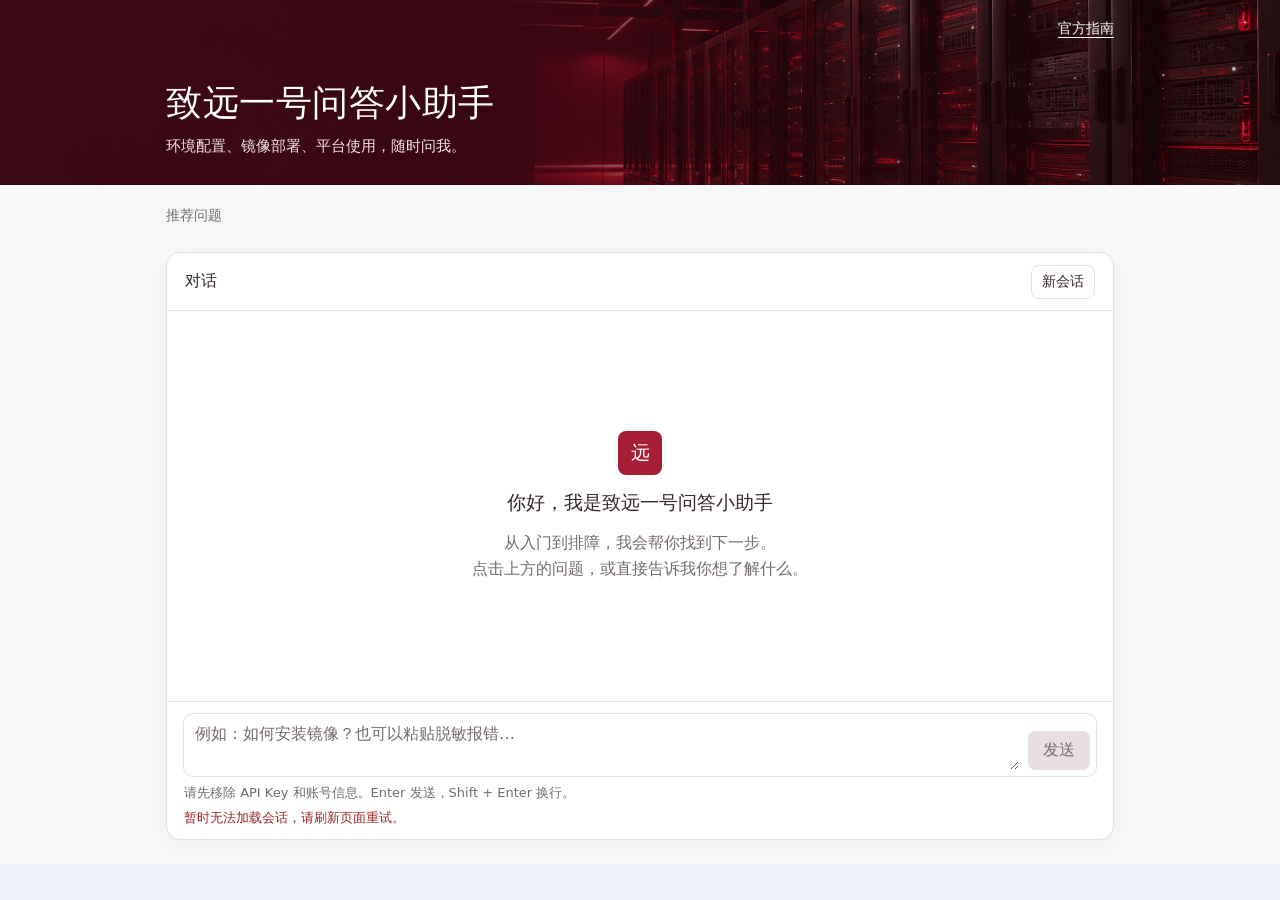
==== commit fdb69efd: "Give the Q&A assistant a red header and conversational layout" ====
--- a/static/index.html
+++ b/static/index.html
@@ -3,112 +3,53 @@
 <head>
   <meta charset="utf-8">
   <meta name="viewport" content="width=device-width, initial-scale=1">
-  <meta name="description" content="致远一号使用问答助手，支持知识库问答和使用排障。">
-  <title>致远一号使用问答助手</title>
-  <link rel="stylesheet" href="./styles.css?v=chat-polish-1">
-  <script defer src="./app.js?v=history-3"></script>
+  <meta name="description" content="向致远一号问答小助手了解环境配置、镜像部署和平台使用方法。">
+  <title>致远一号问答小助手</title>
+  <link rel="stylesheet" href="./styles.css">
+  <script defer src="./app.js"></script>
 </head>
 <body class="qa-page">
-  <header class="topbar">
-    <div class="shell topbar-inner">
-      <a class="brand" href="./" aria-label="致远一号使用问答助手首页">
-        <span class="brand-mark" aria-hidden="true"><i></i><i></i><i></i></span>
-        <span><strong>致远一号</strong><small>使用问答助手</small></span>
-      </a>
-      <div class="topbar-actions">
-        <div class="mode" id="model-status"><span aria-hidden="true"></span><b>正在连接</b></div>
-      </div>
+  <header class="hero">
+    <img class="hero-image" src="./images/zhiyuan-banner.png" alt="红色灯光下的智算机房示意图" width="1536" height="512">
+    <div class="shell hero-content">
+      <a class="hero-guide" href="https://claw.sjtu.edu.cn/guide/sjtu-api/" target="_blank" rel="noopener noreferrer">官方指南</a>
+      <h1>致远一号问答小助手</h1>
+      <p>环境配置、镜像部署、平台使用，随时问我。</p>
     </div>
   </header>
 
-  <main class="shell workspace">
-    <section class="intro" aria-labelledby="page-title">
-      <h1 id="page-title">知识库问答</h1>
-      <p id="page-description">就致远一号的使用问题提问。</p>
+  <main class="shell workspace qa-workspace">
+    <section class="recommendations" aria-labelledby="suggestions-title">
+      <h2 id="suggestions-title">推荐问题</h2>
+      <div id="suggestions" class="suggestions"></div>
     </section>
 
-    <section class="cases" id="demo-cases" aria-label="选择演示案例" hidden>
-      <button class="case" data-case="api" type="button" aria-pressed="false">
-        <span class="case-icon api-icon" aria-hidden="true">API</span>
-        <span class="case-copy"><strong>首次调用 API 超时</strong><small>确认网络与 VPN，再根据重试结果排查鉴权</small></span>
-        <span class="case-play" aria-hidden="true"><i></i></span>
-      </button>
-      <button class="case" data-case="image" type="button" aria-pressed="false">
-        <span class="case-icon image-icon" aria-hidden="true"><i></i><i></i></span>
-        <span class="case-copy"><strong>自定义镜像缺依赖</strong><small>修改 Dockerfile，验证导入和原应用入口</small></span>
-        <span class="case-play" aria-hidden="true"><i></i></span>
-      </button>
+    <section class="panel chat" aria-labelledby="chat-title">
+      <header class="panel-heading">
+        <h2 id="chat-title">对话</h2>
+        <button type="button" id="reset" class="quiet" disabled>新会话</button>
+      </header>
+      <div class="chat-body" id="chat-scroll" tabindex="0" aria-label="对话记录">
+        <div class="welcome" id="welcome">
+          <span class="assistant-avatar" aria-hidden="true">远</span>
+          <h3>你好，我是致远一号问答小助手</h3>
+          <p>从入门到排障，我会帮你找到下一步。<br>点击上方的问题，或直接告诉我你想了解什么。</p>
+        </div>
+        <div id="messages" class="messages" role="log" aria-label="对话消息" aria-live="polite"></div>
+        <div class="reply-status" id="reply-status" role="status" hidden>
+          <span class="assistant-avatar" aria-hidden="true">远</span>
+          <span>正在回答<span class="typing-dots" aria-hidden="true"><i></i><i></i><i></i></span></span>
+        </div>
+      </div>
+      <form class="composer" id="composer">
+        <div class="input-row">
+          <textarea id="message" aria-label="问题或脱敏报错" aria-describedby="input-help" maxlength="4000" rows="2" placeholder="例如：如何安装镜像？也可以粘贴脱敏报错…" disabled></textarea>
+          <button id="send" class="primary" type="submit" disabled>发送</button>
+        </div>
+        <p id="input-help">请先移除 API Key 和账号信息。Enter 发送，Shift + Enter 换行。</p>
+        <div class="error" id="error" role="alert" hidden></div>
+      </form>
     </section>
-
-    <div class="panels knowledge" id="public-panels">
-      <aside class="panel conversation-nav" aria-labelledby="conversation-nav-title">
-        <header class="panel-heading">
-          <h2 id="conversation-nav-title">历史对话</h2>
-          <button type="button" id="toggle-history" class="quiet" aria-expanded="true" aria-controls="conversation-history">收起历史</button>
-        </header>
-        <button type="button" id="new-conversation" class="quiet" disabled>＋ 新建对话</button>
-        <div class="conversation-nav-body" id="conversation-history">
-          <p class="empty" id="conversation-empty">正在加载对话…</p>
-          <ul id="conversation-list" class="conversation-list" aria-labelledby="conversation-nav-title"></ul>
-        </div>
-      </aside>
-
-      <section class="panel chat" aria-labelledby="chat-title">
-        <header class="panel-heading chat-heading">
-          <div>
-            <h2 id="chat-title">问答对话</h2>
-            <p id="playback-status" aria-live="polite">知识库问答</p>
-          </div>
-          <div class="chat-actions">
-            <button type="button" id="pause-playback" class="quiet" hidden>暂停</button>
-            <button type="button" id="finish-playback" class="quiet" hidden>查看全部</button>
-          </div>
-        </header>
-        <div class="chat-body" id="chat-scroll" tabindex="0" aria-label="问答对话记录">
-          <div class="welcome" id="welcome">
-            <span class="assistant-avatar" aria-hidden="true">远</span>
-            <h3 id="welcome-title">你想了解什么？</h3>
-            <p id="welcome-description">输入有关致远一号的问题，开始一段对话。</p>
-            <div class="suggestions" id="demo-suggestions" hidden>
-              <button type="button" class="suggestion" data-question="致远一号 API 连接超时了。">API 一直超时</button>
-              <button type="button" class="suggestion" data-question="自定义镜像启动时报错：ModuleNotFoundError: No module named 'yaml'">镜像启动时报缺少模块</button>
-            </div>
-          </div>
-          <div id="messages" class="messages" role="log" aria-label="对话消息" aria-live="polite"></div>
-        </div>
-        <form class="composer" id="composer">
-          <div class="input-row">
-            <textarea id="message" aria-label="问题" maxlength="4000" rows="2" placeholder="输入你的问题…" disabled></textarea>
-            <button id="send" class="primary" type="submit" disabled>发送</button>
-          </div>
-          <p>请先移除 API Key 和账号信息。Enter 发送，Shift + Enter 换行。</p>
-          <div class="error" id="error" role="alert" hidden></div>
-        </form>
-      </section>
-
-      <aside class="panel progress" id="progress-panel" aria-labelledby="progress-title" hidden>
-        <header class="panel-heading progress-heading">
-          <h2 id="progress-title">排查进度</h2>
-          <span id="progress-label" class="pill">待开始</span>
-        </header>
-        <div class="progress-body">
-          <section aria-labelledby="pending-title" class="pending-block">
-            <h3 id="pending-title"><span class="pending-dot" aria-hidden="true"></span> 当前待排查</h3>
-            <p id="pending">开始对话后显示下一步。</p>
-          </section>
-          <section class="facts-block" id="facts-block" hidden>
-            <h3>已确认信息</h3>
-            <dl id="facts"></dl>
-          </section>
-          <section class="history-block" aria-labelledby="history-title">
-            <h3 id="history-title">已完成的检查 <span id="history-total">0</span></h3>
-            <p class="empty" id="empty-history">还没有完成的检查。</p>
-            <ol id="history" class="history"></ol>
-          </section>
-        </div>
-      </aside>
-    </div>
-    <footer>由 OpenJiuwen 驱动 <span>·</span> <a href="https://claw.sjtu.edu.cn/guide/sjtu-api/" target="_blank" rel="noopener noreferrer">致远一号官方指南</a></footer>
   </main>
 </body>
 </html>
--- a/static/styles.css
+++ b/static/styles.css
@@ -8,6 +8,10 @@
   --line: #dce5ed;
   --blue: #1768b1;
   --surface: #fff;
+  --accent: #1768b1;
+  --tint: #f2f8fd;
+  --reply-bg: #f0f5f9;
+  --user-bg: #e1eefc;
 }
 * { box-sizing: border-box; }
 body { margin: 0; min-width: 290px; }
@@ -15,11 +19,29 @@
 button { cursor: pointer; }
 button:disabled { cursor: default; }
 [hidden] { display: none !important; }
-:focus-visible { outline: 3px solid #337dbf; outline-offset: 3px; }
-a { color: #125c9b; }
+:focus-visible { outline: 3px solid var(--accent); outline-offset: 3px; }
+a { color: var(--accent); }
+.qa-page {
+  color: #35272a;
+  background: #f7f7f8;
+  --ink: #35272a;
+  --muted: #746b70;
+  --line: #e9dfe1;
+  --accent: #a51e36;
+  --tint: #fcf4f5;
+  --reply-bg: #f6f4f5;
+  --user-bg: #fae9ed;
+}
 .shell { max-width: 1240px; margin: auto; padding-inline: 32px; }
+.hero { position: relative; overflow: hidden; background: #430e1b; color: #fff; }
+.hero-image { position: absolute; inset: 0; width: 100%; height: 100%; object-fit: cover; object-position: center; }
+.hero::after { content: ""; position: absolute; inset: 0; background: linear-gradient(90deg, #360b18c7, #3c0b1740); pointer-events: none; }
+.hero-content { position: relative; z-index: 1; max-width: 1012px; min-height: 185px; display: flex; flex-direction: column; justify-content: end; padding-block: 55px 27px; }
+.hero h1 { font-size: clamp(26px, 3.2vw, 36px); line-height: 1.25; margin: 0; letter-spacing: .015em; }
+.hero p { margin: 9px 0 0; color: #f8e4e9; font-size: 15px; line-height: 1.6; }
+.hero-guide { position: absolute; top: 20px; right: 32px; color: #fff; font-size: 14px; text-underline-offset: 4px; }
 .topbar { background: #10283f; color: white; border-bottom: 1px solid #253e53; }
-.topbar-inner { height: 74px; display: flex; justify-content: space-between; align-items: center; gap: 16px; }
+.topbar-inner { height: 68px; display: flex; justify-content: space-between; align-items: center; gap: 16px; }
 .brand { display: flex; align-items: center; gap: 12px; color: inherit; text-decoration: none; }
 .brand strong, .brand small { display: block; }
 .brand strong { font-size: 15px; letter-spacing: .06em; }
@@ -32,159 +54,62 @@
 .topbar-link { padding: 6px 8px; border: 0; border-radius: 6px; background: transparent; color: #e2edf7; font-size: 13px; text-decoration: none; white-space: nowrap; }
 .topbar-link:hover { background: #253e53; }
 .topbar-link:disabled { opacity: .55; }
-.mode { display: flex; gap: 8px; align-items: center; color: #e2edf7; border: 1px solid #3b5267; border-radius: 30px; padding: 7px 12px; font-size: 13px; }
-.mode b { font-weight: 500; }
-.mode span { width: 7px; height: 7px; border-radius: 50%; background: #bdcbe0; }
-.mode.live span { background: #76d9b8; }
 .workspace { padding-top: 34px; }
-.intro h1 { margin: 0; font-size: clamp(29px, 4vw, 39px); line-height: 1.15; letter-spacing: -.025em; }
-.intro p { color: var(--muted); font-size: 16px; margin: 10px 0 22px; line-height: 1.5; }
-.cases { display: grid; grid-template-columns: repeat(2, minmax(0, 1fr)); gap: 14px; margin-bottom: 22px; }
-.case { display: flex; align-items: center; gap: 13px; text-align: left; min-height: 85px; padding: 13px 15px; border: 1px solid #d5e0e9; border-radius: 12px; background: var(--surface); color: var(--ink); }
-.case:enabled:hover, .case[aria-pressed="true"] { border-color: #69a6d8; background: #f7fbff; }
-.case:disabled { opacity: .75; }
-.case-icon { width: 43px; height: 43px; flex: 0 0 43px; display: grid; place-items: center; border-radius: 9px; }
-.api-icon { background: #dfedfb; color: #15598e; font-weight: 800; font-size: 13px; }
-.image-icon { background: #dff2ef; position: relative; }
-.image-icon i { position: absolute; width: 16px; height: 10px; border: 2px solid #26675f; border-radius: 2px; transform: skewY(-20deg); top: 13px; }
-.image-icon i + i { top: 21px; }
-.case-copy { flex: 1; min-width: 0; }
-.case-copy strong, .case-copy small { display: block; }
-.case-copy strong { font-size: 16px; }
-.case-copy small { color: var(--muted); font-size: 14px; margin-top: 5px; line-height: 1.45; }
-.case-play { width: 32px; height: 32px; flex: 0 0 32px; border: 1px solid #d4e5f5; border-radius: 50%; display: grid; place-items: center; color: #2265a0; }
-.case-play i { width: 0; height: 0; border-top: 5px solid transparent; border-bottom: 5px solid transparent; border-left: 8px solid currentColor; margin-left: 2px; }
-.panels { display: grid; grid-template-columns: clamp(184px, 19vw, 226px) minmax(0, 2.45fr) minmax(270px, 1fr); align-items: start; gap: 16px; }
-.panels.knowledge { grid-template-columns: clamp(184px, 19vw, 226px) minmax(0, 1fr); }
+.intro h1 { margin: 0; font-size: clamp(27px, 4vw, 38px); line-height: 1.2; letter-spacing: -.025em; }
+.intro p { color: var(--muted); font-size: 16px; margin: 9px 0 20px; line-height: 1.5; }
 .panel { background: var(--surface); border: 1px solid var(--line); border-radius: 14px; min-width: 0; box-shadow: 0 5px 16px #28435b0a; }
-.panel-heading { display: flex; align-items: center; justify-content: space-between; gap: 10px; min-height: 70px; padding: 14px 20px; border-bottom: 1px solid var(--line); }
-.panel-heading h2 { font-size: 17px; margin: 0; }
-.panel-heading p { font-size: 13px; color: var(--muted); margin: 4px 0 0; }
-.conversation-nav { position: sticky; top: 16px; background: #f1f6fa; }
-.conversation-nav .panel-heading { gap: 6px; padding: 10px 12px; min-height: 54px; border-bottom: 0; }
-.conversation-nav .quiet { white-space: nowrap; }
-.conversation-nav #new-conversation { display: block; width: calc(100% - 24px); margin: 0 12px 8px; text-align: start; font-weight: 650; }
-.conversation-nav-body { padding: 8px; }
-.conversation-nav-body .empty { padding: 8px 4px; }
-.conversation-list { display: grid; grid-template-columns: minmax(0, 1fr); gap: 4px; list-style: none; margin: 0; max-height: clamp(200px, calc(100dvh - 410px), 500px); overflow-y: auto; padding: 3px; }
-.conversation-list:empty { display: none; }
-.conversation-group h3 { margin: 10px 8px 4px; font-size: 12px; color: var(--muted); }
-.conversation-group ul { list-style: none; padding: 0; margin: 0; }
-.conversation-item { width: 100%; min-height: 36px; padding: 7px 9px; border: 1px solid transparent; border-radius: 7px; background: transparent; color: var(--ink); text-align: start; }
-.conversation-item:enabled:hover:not([aria-current]) { background: #f0f5f9; }
-.conversation-item[aria-current="true"] { border-color: #b9d7ef; background: #eaf4fe; color: #15578f; }
-.conversation-item:focus-visible { outline-offset: 0; }
-.conversation-title { display: block; font-size: 14px; overflow: hidden; text-overflow: ellipsis; white-space: nowrap; }
-.conversation-item[aria-current="true"] .conversation-title { font-weight: 650; }
-.chat-actions { display: flex; gap: 7px; flex-wrap: wrap; justify-content: end; }
-.quiet, .suggestion { border: 1px solid #d8e4ee; color: #264b6b; background: #fff; padding: 7px 10px; border-radius: 7px; font-size: 14px; }
-.quiet:enabled:hover, .suggestion:enabled:hover { background: #eaf3fb; }
-.quiet:disabled { opacity: .5; }
-.chat-body { height: clamp(300px, calc(100dvh - 455px), 580px); overflow-y: auto; padding: 22px 20px; overscroll-behavior: contain; }
-.welcome { padding: 42px 12px; text-align: center; }
-.welcome .assistant-avatar { width: 45px; height: 45px; margin: 0 auto 13px; font-size: 19px; }
-.welcome h3 { font-size: 21px; margin: 0; }
-.welcome p { color: var(--muted); margin: 9px auto 16px; font-size: 15px; line-height: 1.6; max-width: 38ch; }
-.suggestions { display: flex; justify-content: center; gap: 8px; flex-wrap: wrap; }
+.panel-heading { display: flex; align-items: center; justify-content: space-between; gap: 10px; min-height: 58px; padding: 10px 18px; border-bottom: 1px solid var(--line); }
+.panel-heading h2 { font-size: 16px; margin: 0; }
+.quiet, .suggestion { border: 1px solid var(--line); color: var(--ink); background: #fff; border-radius: 8px; font-size: 14px; }
+.quiet { padding: 7px 10px; }
+.quiet:enabled:hover, .suggestion:enabled:hover { background: var(--tint); border-color: var(--accent); }
+.quiet:disabled, .suggestion:disabled { opacity: .55; }
+.qa-workspace { max-width: 1012px; padding-block: 22px 24px; }
+.recommendations { margin-bottom: 18px; }
+.recommendations h2 { font-size: 14px; color: var(--muted); margin: 0 0 9px; }
+.suggestions { display: grid; grid-template-columns: repeat(3, minmax(0, 1fr)); gap: 10px; }
+.suggestion { display: flex; align-items: center; justify-content: space-between; gap: 10px; min-height: 56px; padding: 10px 14px; text-align: left; line-height: 1.5; }
+.chat-body { height: clamp(220px, calc(100dvh - 510px), 620px); overflow-y: auto; padding: 18px 20px; overscroll-behavior: contain; }
+.welcome { display: flex; flex-direction: column; justify-content: center; align-items: center; min-height: 100%; text-align: center; }
+.welcome .assistant-avatar { width: 44px; height: 44px; font-size: 19px; }
+.welcome h3 { margin: 13px 0 0; font-size: 19px; line-height: 1.5; font-weight: 600; }
+.welcome p { margin: 14px 0 0; color: var(--muted); line-height: 1.6; }
 .messages { display: grid; gap: 14px; }
-.message { display: flex; align-items: start; gap: 8px; }
+.message { display: flex; align-items: start; gap: 8px; min-width: 0; }
 .message.user { justify-content: flex-end; }
-.assistant-avatar { display: grid; place-items: center; width: 30px; height: 30px; flex: 0 0 auto; border-radius: 8px; background: #1668a9; color: #fff; font-size: 14px; font-weight: 650; }
-.message-content { max-width: min(91%, 65ch); min-width: 0; }
-.bubble { padding: 9px 13px; background: #f0f5f9; border-radius: 3px 11px 11px 11px; line-height: 1.65; font-size: 16px; overflow-wrap: anywhere; }
-.user .bubble { color: #143d64; background: #e1eefc; border-radius: 11px 3px 11px 11px; white-space: pre-wrap; }
+.assistant-avatar { display: grid; place-items: center; width: 30px; height: 30px; flex: 0 0 auto; border-radius: 8px; background: var(--accent); color: #fff; font-size: 14px; font-weight: 650; }
+.message-content { max-width: min(calc(100% - 38px), 72ch); min-width: 0; }
+.bubble { padding: 10px 14px; background: var(--reply-bg); border-radius: 3px 11px 11px 11px; line-height: 1.7; font-size: 16px; overflow-wrap: anywhere; }
+.user .bubble { max-width: 90%; color: var(--ink); background: var(--user-bg); border-radius: 11px 3px 11px 11px; white-space: pre-wrap; }
 .text-fragment { white-space: pre-wrap; }
-.message-note { font-size: 13px; color: var(--muted); margin: 3px 2px 0; }
-.answer-status { display: inline-block; margin: 0 0 6px; padding: 4px 8px; color: #77530d; background: #fff0cf; border-radius: 30px; font-size: 13px; }
-.follow-ups { margin-top: 12px; }
-.follow-ups h4 { margin: 0 0 8px; color: #264b6b; font-size: 14px; }
-.follow-ups .suggestions { justify-content: flex-start; }
-.follow-ups .suggestion { text-align: left; overflow-wrap: anywhere; }
-.code { margin: 8px 0; border: 1px solid #d4dfe8; border-radius: 8px; overflow: hidden; background: #fff; }
-.code-bar { display: flex; justify-content: space-between; align-items: center; min-height: 34px; padding: 0 9px; background: #e9f1f7; font-size: 13px; }
-.copy-code { padding: 3px 5px; color: #234f75; border: 0; background: transparent; }
+.answer-sources { margin-top: 8px; padding: 8px 11px; border: 1px solid var(--line); border-radius: 9px; overflow-wrap: anywhere; font-size: 13px; }
+.answer-sources summary { color: var(--muted); font-weight: 600; cursor: pointer; }
+.answer-sources[open] summary { margin-bottom: 8px; }
+.source-list { display: grid; gap: 6px; list-style: none; margin: 0; padding: 0; }
+.source-location { margin-inline-start: 7px; color: var(--muted); }
+.code { margin: 8px 0; border: 1px solid var(--line); border-radius: 8px; overflow: hidden; background: #fff; }
+.code-bar { display: flex; justify-content: space-between; align-items: center; min-height: 34px; padding: 0 9px; background: var(--tint); font-size: 13px; }
+.copy-code { padding: 3px 5px; color: var(--accent); border: 0; background: transparent; }
 .code pre { overflow: auto; white-space: pre-wrap; margin: 0; padding: 9px; font-size: 13px; }
-.bubble code { font-size: .88em; background: #fff; color: #1e4b71; border-radius: 3px; padding: 0 3px; }
+.bubble code { font-size: .88em; background: #fff; color: var(--accent); border-radius: 3px; padding: 0 3px; }
 .code code { padding: 0; }
-.composer { padding: 13px 16px 10px; border-top: 1px solid var(--line); }
-.input-row { display: flex; align-items: end; gap: 9px; padding: 6px; border: 1px solid #b9cada; border-radius: 10px; }
-.input-row:focus-within { border-color: #4183b8; box-shadow: 0 0 0 2px #cce4fa; }
+.reply-status { display: flex; align-items: center; gap: 10px; margin: 14px 0 0; color: var(--muted); font-size: 14px; }
+.typing-dots { display: inline-flex; gap: 3px; margin-inline-start: 5px; }
+.typing-dots i { width: 3px; height: 3px; border-radius: 50%; background: currentColor; animation: typing 1.2s ease-in-out infinite; }
+.typing-dots i:nth-child(2) { animation-delay: .15s; }
+.typing-dots i:nth-child(3) { animation-delay: .3s; }
+@keyframes typing { 0%, 60%, 100% { opacity: .3; } 30% { opacity: 1; } }
+@media (prefers-reduced-motion: reduce) { .typing-dots i { animation: none; } }
+.composer { padding: 11px 16px 12px; border-top: 1px solid var(--line); }
+.input-row { display: flex; align-items: end; gap: 9px; padding: 6px; border: 1px solid var(--line); border-radius: 10px; }
+.input-row:focus-within { border-color: var(--accent); box-shadow: 0 0 0 2px var(--tint); }
 .input-row textarea { width: 100%; color: var(--ink); border: 0; padding: 4px 5px; min-height: 50px; resize: vertical; outline: 0; }
-.input-row textarea::placeholder { color: #61758b; }
-.primary { border: 0; border-radius: 7px; padding: 9px 15px; background: #1768b1; color: white; flex: 0 0 auto; }
-.primary:enabled:hover { background: #0e558f; }
-.primary:disabled { background: #e1e9f0; color: #536b80; }
+.input-row textarea::placeholder { color: var(--muted); }
+.primary { border: 0; border-radius: 7px; padding: 9px 15px; background: var(--accent); color: white; flex: 0 0 auto; }
+.primary:enabled:hover { filter: brightness(.9); }
+.primary:disabled { background: var(--line); color: var(--muted); }
 .composer p, .error { margin: 7px 1px 0; font-size: 13px; color: var(--muted); }
 .error { color: #9a2424; }
-
-.qa-page {
-  background: radial-gradient(ellipse at 85% 0%, #dfeff7, transparent 54%) #f4f7fa;
-}
-.qa-page .topbar { background: linear-gradient(110deg, #112a42, #19465a); }
-.qa-page .topbar-inner { height: 66px; }
-.qa-page .intro h1 { font-size: clamp(26px, 3vw, 36px); font-weight: 720; }
-.qa-page .intro p { margin-bottom: 26px; }
-.qa-page .panels { gap: 20px; }
-.qa-page .panel {
-  border-radius: 18px;
-  border-color: #dce7ef;
-  box-shadow: 0 10px 34px #1739560c, 0 2px 8px #17395606;
-}
-.qa-page .conversation-nav { background: #f9fbfd; }
-.qa-page #toggle-history { background: transparent; border-color: transparent; color: #516a7e; font-size: 12px; }
-.qa-page #toggle-history:hover { background: #eaf0f6; }
-.qa-page #new-conversation { background: #e8f2fb; border-color: #d3e6f5; color: #165187; padding: 9px 12px; }
-.qa-page #new-conversation:enabled:hover { background: #dceeff; }
-.qa-page .conversation-item[aria-current="true"] { border-color: #d2e7f7; box-shadow: inset 3px 0 #246fa9; }
-.qa-page .chat-heading { padding-inline: clamp(16px, 3vw, 28px); }
-.qa-page .chat-body { padding-inline: clamp(14px, 4vw, 38px); }
-.qa-page .welcome { padding-block: clamp(28px, 6vh, 62px); }
-.qa-page .welcome h3 { font-size: clamp(22px, 3vw, 29px); }
-.qa-page .assistant-avatar { background: linear-gradient(140deg, #145c95, #187b83); border-radius: 10px; }
-.qa-page .welcome .assistant-avatar { width: 53px; height: 53px; border-radius: 16px; box-shadow: 0 7px 18px #1a66742b; }
-.qa-page .messages { gap: 20px; }
-.qa-page .bubble { background: #f4f7fa; border-radius: 4px 14px 14px 14px; padding: 10px 14px; line-height: 1.75; }
-.qa-page .user .bubble { background: #e8f3ff; border-radius: 14px 4px 14px 14px; }
-.qa-page .follow-ups .suggestion { border-radius: 10px; background: #f9fbfe; }
-.qa-page .follow-ups .suggestion:enabled:hover { background: #edf5fc; }
-.qa-page .composer { padding: 13px clamp(12px, 3vw, 26px) 12px; }
-.qa-page .input-row { border-color: #ccdbe7; border-radius: 15px; padding: 8px; }
-.qa-page .input-row:focus-within { border-color: #4c83ad; }
-.qa-page .input-row textarea { min-width: 0; background: transparent; }
-.qa-page .primary { border-radius: 10px; }
-@media (max-width: 770px) {
-  .qa-page .panels { gap: 12px; }
-  .qa-page .intro p { margin-bottom: 18px; }
-  .qa-page .panel { border-radius: 14px; }
-}
-
-.progress-heading { min-height: 70px; }
-.pill { font-size: 13px; border-radius: 30px; padding: 4px 8px; color: #395570; background: #edf2f7; white-space: nowrap; }
-.pill.active { background: #e6f1fd; color: #15578f; }
-.pill.resolved { background: #dff4e9; color: #216650; }
-.pill.support { background: #fff0cf; color: #77530d; }
-.progress-body { padding: 16px; }
-.progress-body h3 { margin: 0 0 9px; font-size: 14px; }
-.pending-block { background: #eaf4fe; border-radius: 9px; padding: 11px 12px; }
-.pending-block h3 { color: #205e95; display: flex; gap: 7px; align-items: center; }
-.pending-dot { width: 7px; height: 7px; border-radius: 50%; background: #2b7aba; }
-.pending-block p { margin: 0; font-size: 15px; font-weight: 600; line-height: 1.5; }
-.facts-block, .history-block { margin-top: 18px; }
-.facts-block dl { margin: 0; }
-.fact { padding: 5px 0; display: flex; justify-content: space-between; gap: 10px; font-size: 14px; border-bottom: 1px solid #e8eff4; }
-.fact dt { color: var(--muted); flex: 0 0 auto; }
-.fact dd { margin: 0; text-align: right; overflow-wrap: anywhere; }
-.history-block h3 { display: flex; gap: 6px; align-items: center; }
-.history-block h3 span { color: #42637f; font-size: 13px; font-variant-numeric: tabular-nums; background: #eaf0f6; padding: 1px 6px; border-radius: 10px; }
-.empty { color: var(--muted); font-size: 14px; margin: 0; }
-.history { list-style: none; padding: 0; margin: 0; }
-.history li { display: grid; grid-template-columns: 19px 1fr; column-gap: 7px; align-items: start; font-size: 14px; line-height: 1.4; padding: 7px 0; }
-.history li + li { border-top: 1px solid #e7eef4; }
-.history li::before { content: "✓"; display: grid; place-items: center; margin-top: 1px; border-radius: 50%; width: 17px; height: 17px; background: #e3f3ec; color: #24674f; font-size: 11px; }
-.history li.failed::before { content: "!"; background: #fff0cf; color: #815719; }
-.history li small { display: block; color: var(--muted); font-size: 13px; margin-top: 2px; }
-footer { color: var(--muted); font-size: 13px; margin-block: 15px 20px; }
-footer span { margin-inline: 5px; }
 .admin-workspace { display: grid; gap: 16px; padding-bottom: 32px; }
 .admin-workspace .intro { margin-bottom: 2px; }
 .admin-session-status, .admin-error { margin: 0; }
@@ -208,33 +133,22 @@
 .document-processing { color: #15578f; background: #e6f1fd; }
 .document-indexed { color: #216650; background: #dff4e9; }
 .document-failed { color: #9a2424; background: #fae9e9; }
-@media (min-width: 771px) and (max-height: 820px) {
-  .chat-body { height: clamp(228px, calc(100dvh - 495px), 350px); }
-  .welcome { padding-block: 20px; }
-}
-@media (min-width: 771px) and (max-width: 1030px) {
-  .panels { grid-template-columns: clamp(184px, 19vw, 226px) minmax(0, 1fr); }
-  .panels .progress { grid-column: 2; }
-}
 @media (max-width: 770px) {
   .shell { padding-inline: 18px; }
   .workspace { padding-top: 24px; }
-  .panels, .panels.knowledge { grid-template-columns: minmax(0, 1fr); }
-  .conversation-nav { position: static; }
-  .conversation-nav .panel-heading { min-height: 51px; padding-block: 8px; }
-  .conversation-list { max-height: 148px; }
-  .chat-body { height: 350px; }
-  .case-play { display: none; }
+  .hero-guide { right: 18px; }
 }
-@media (max-width: 490px) {
-  .topbar-inner { height: 63px; }
+@media (max-width: 550px) {
+  .topbar-inner { height: 62px; }
   .topbar-actions { gap: 2px; }
-  .mode { padding: 5px 8px; font-size: 12px; }
-  .cases { grid-template-columns: 1fr; gap: 8px; margin-bottom: 14px; }
-  .case { min-height: 66px; padding: 9px 11px; }
+  .hero-content { min-height: 170px; padding-bottom: 24px; }
+  .hero h1 { font-size: 25px; }
+  .hero p { max-width: 25ch; font-size: 14px; }
+  .suggestions { grid-template-columns: 1fr; gap: 6px; }
+  .suggestion { min-height: 44px; padding-block: 8px; }
   .panel-heading { padding-inline: 12px; }
-  .chat-body { height: 325px; padding: 13px 11px; }
-  .welcome { padding-block: 33px; }
+  .chat-body { height: clamp(220px, calc(100dvh - 565px), 620px); padding: 14px 11px; }
+  .welcome h3 { font-size: 17px; }
   .composer { padding-inline: 10px; }
   .admin-form, .admin-empty { padding-inline: 12px; }
   .upload-row { align-items: flex-start; flex-direction: column; width: 100%; }
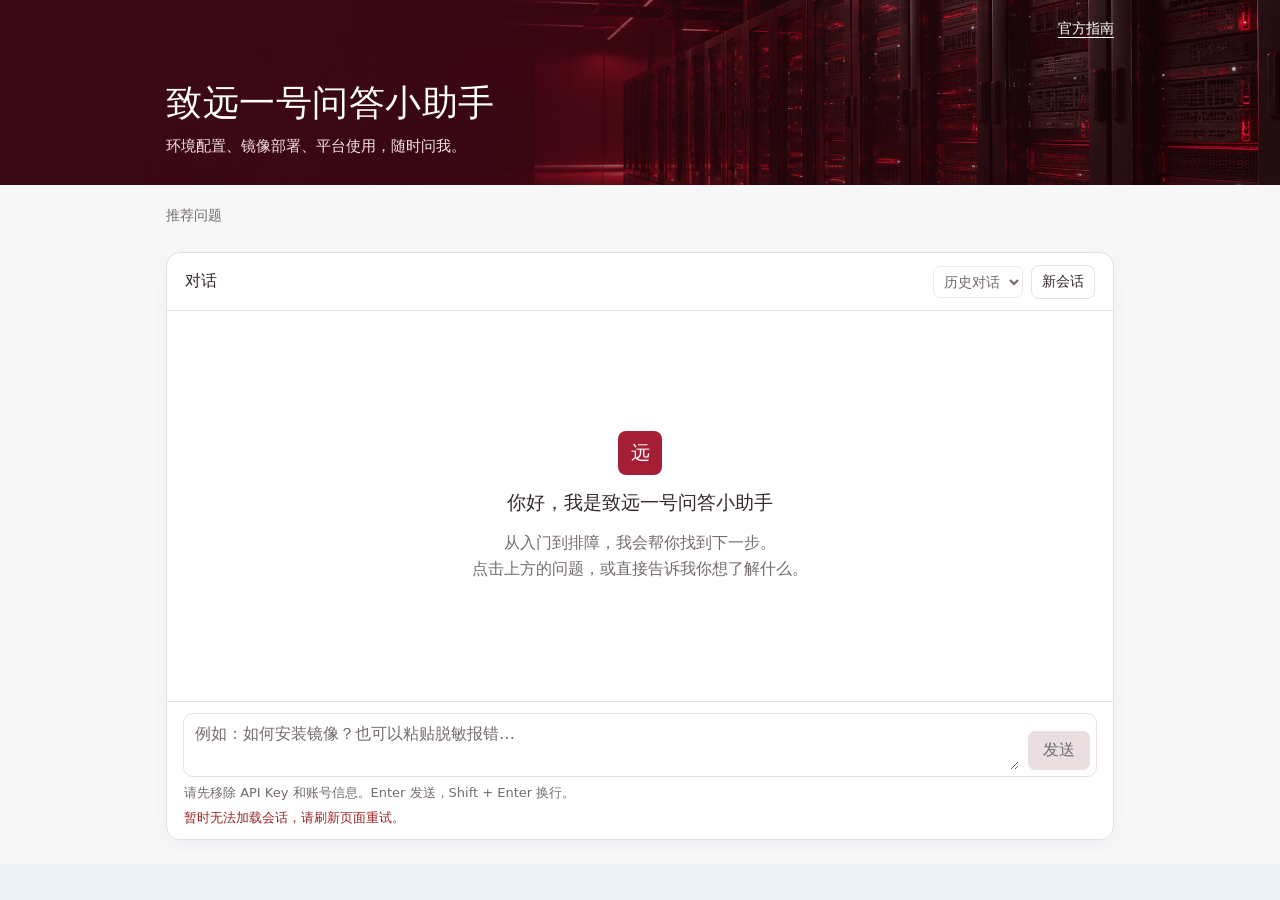
==== commit 174c03ad: "Merge persisted conversation history into the red Q&A frontend" ====
--- a/static/index.html
+++ b/static/index.html
@@ -27,7 +27,12 @@
     <section class="panel chat" aria-labelledby="chat-title">
       <header class="panel-heading">
         <h2 id="chat-title">对话</h2>
-        <button type="button" id="reset" class="quiet" disabled>新会话</button>
+        <div class="chat-tools">
+          <select id="conversation-list" aria-label="历史对话" disabled>
+            <option value="">历史对话</option>
+          </select>
+          <button type="button" id="reset" class="quiet" disabled>新会话</button>
+        </div>
       </header>
       <div class="chat-body" id="chat-scroll" tabindex="0" aria-label="对话记录">
         <div class="welcome" id="welcome">
--- a/static/styles.css
+++ b/static/styles.css
@@ -60,6 +60,8 @@
 .panel { background: var(--surface); border: 1px solid var(--line); border-radius: 14px; min-width: 0; box-shadow: 0 5px 16px #28435b0a; }
 .panel-heading { display: flex; align-items: center; justify-content: space-between; gap: 10px; min-height: 58px; padding: 10px 18px; border-bottom: 1px solid var(--line); }
 .panel-heading h2 { font-size: 16px; margin: 0; }
+.chat-tools { display: flex; gap: 8px; align-items: center; min-width: 0; }
+.chat-tools select { font: inherit; font-size: 14px; color: var(--ink); background: #fff; border: 1px solid var(--line); border-radius: 7px; padding: 6px; max-width: 220px; min-width: 0; }
 .quiet, .suggestion { border: 1px solid var(--line); color: var(--ink); background: #fff; border-radius: 8px; font-size: 14px; }
 .quiet { padding: 7px 10px; }
 .quiet:enabled:hover, .suggestion:enabled:hover { background: var(--tint); border-color: var(--accent); }
@@ -147,6 +149,7 @@
   .suggestions { grid-template-columns: 1fr; gap: 6px; }
   .suggestion { min-height: 44px; padding-block: 8px; }
   .panel-heading { padding-inline: 12px; }
+  .chat-tools select { max-width: 145px; }
   .chat-body { height: clamp(220px, calc(100dvh - 565px), 620px); padding: 14px 11px; }
   .welcome h3 { font-size: 17px; }
   .composer { padding-inline: 10px; }
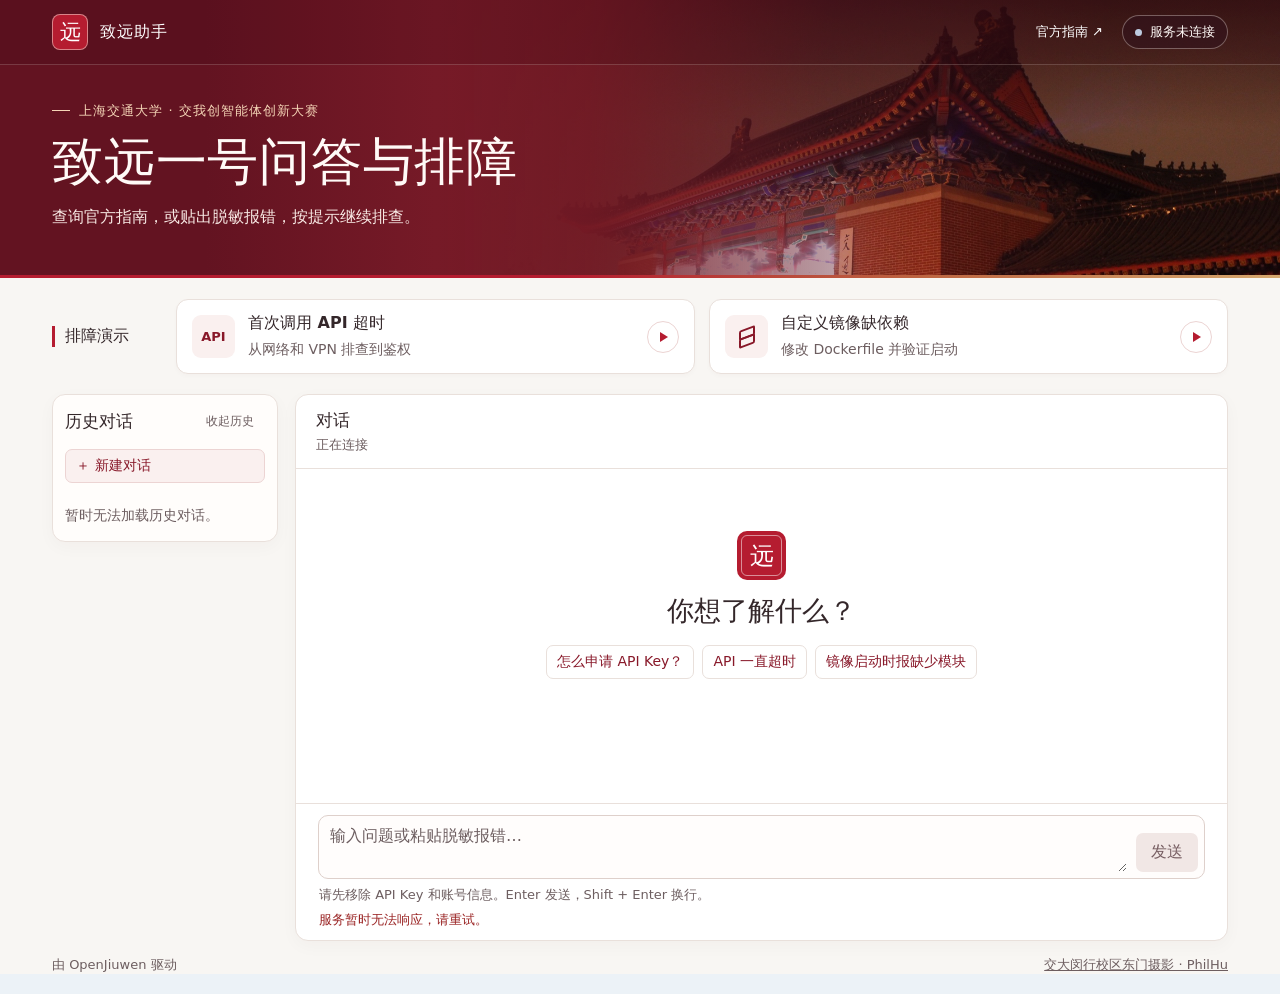
==== commit 95b09f8d: "Integrate campus interface and local service diagnostics" ====
--- a/static/index.html
+++ b/static/index.html
@@ -1,60 +1,154 @@
 <!doctype html>
 <html lang="zh-CN">
+<!-- 页面配置：编码、标题、样式和交互脚本 -->
 <head>
   <meta charset="utf-8">
   <meta name="viewport" content="width=device-width, initial-scale=1">
-  <meta name="description" content="向致远一号问答小助手了解环境配置、镜像部署和平台使用方法。">
-  <title>致远一号问答小助手</title>
-  <link rel="stylesheet" href="./styles.css">
-  <script defer src="./app.js"></script>
+  <meta name="description" content="致远一号使用问答助手，支持知识库问答和使用排障。">
+  <meta name="theme-color" content="#771923">
+  <title>致远一号使用问答助手</title>
+  <link rel="stylesheet" href="./styles.css?v=campus-1">
+  <script defer src="./app.js?v=history-merge-1"></script>
 </head>
 <body class="qa-page">
-  <header class="hero">
-    <img class="hero-image" src="./images/zhiyuan-banner.png" alt="红色灯光下的智算机房示意图" width="1536" height="512">
-    <div class="shell hero-content">
-      <a class="hero-guide" href="https://claw.sjtu.edu.cn/guide/sjtu-api/" target="_blank" rel="noopener noreferrer">官方指南</a>
-      <h1>致远一号问答小助手</h1>
-      <p>环境配置、镜像部署、平台使用，随时问我。</p>
+  <!-- 顶部：校园图片、导航、连接状态和页面介绍 -->
+  <header class="campus-masthead">
+    <img class="campus-photo" src="./campus-east-gate.jpg" alt="" width="1440" height="960" fetchpriority="high">
+    <div class="topbar">
+      <div class="shell topbar-inner">
+        <a class="brand" href="./" aria-label="致远一号使用问答助手首页">
+          <span class="brand-mark" aria-hidden="true">远</span>
+          <strong>致远助手</strong>
+        </a>
+        <div class="topbar-actions">
+          <a class="topbar-link" href="https://claw.sjtu.edu.cn/guide/sjtu-api/" target="_blank" rel="noopener noreferrer">官方指南 <span aria-hidden="true">↗</span></a>
+          <div class="mode" id="model-status"><span aria-hidden="true"></span><b>正在连接</b></div>
+        </div>
+      </div>
+    </div>
+    <div class="shell intro">
+      <p class="campus-event">上海交通大学 · 交我创智能体创新大赛</p>
+      <h1 id="page-title">致远一号问答与排障</h1>
+      <p class="campus-description">查询官方指南，或贴出脱敏报错，按提示继续排查。</p>
     </div>
   </header>
 
-  <main class="shell workspace qa-workspace">
-    <section class="recommendations" aria-labelledby="suggestions-title">
-      <h2 id="suggestions-title">推荐问题</h2>
-      <div id="suggestions" class="suggestions"></div>
+  <main class="shell workspace" aria-labelledby="page-title">
+    <!-- 排障演示入口：选择 API 或镜像案例 -->
+    <section class="demo-tools" aria-labelledby="demo-title">
+      <h2 class="demo-title" id="demo-title">排障演示</h2>
+      <div class="cases" id="demo-cases">
+        <button class="case" data-case="api" type="button" aria-pressed="false">
+          <span class="case-icon api-icon" aria-hidden="true">API</span>
+          <span class="case-copy"><strong>首次调用 API 超时</strong><small>从网络和 VPN 排查到鉴权</small></span>
+          <span class="case-play" aria-hidden="true"><i></i></span>
+        </button>
+        <button class="case" data-case="image" type="button" aria-pressed="false">
+          <span class="case-icon image-icon" aria-hidden="true"><i></i><i></i></span>
+          <span class="case-copy"><strong>自定义镜像缺依赖</strong><small>修改 Dockerfile 并验证启动</small></span>
+          <span class="case-play" aria-hidden="true"><i></i></span>
+        </button>
+      </div>
     </section>
 
-    <section class="panel chat" aria-labelledby="chat-title">
-      <header class="panel-heading">
-        <h2 id="chat-title">对话</h2>
-        <div class="chat-tools">
-          <select id="conversation-list" aria-label="历史对话" disabled>
-            <option value="">历史对话</option>
-          </select>
-          <button type="button" id="reset" class="quiet" disabled>新会话</button>
+    <div class="panels knowledge" id="public-panels">
+      <!-- 历史对话列表和新建对话入口 -->
+      <aside class="panel conversation-nav" aria-labelledby="conversation-nav-title">
+        <header class="panel-heading">
+          <h2 id="conversation-nav-title">历史对话</h2>
+          <button type="button" id="toggle-history" class="quiet" aria-expanded="true" aria-controls="conversation-history">收起历史</button>
+        </header>
+        <button type="button" id="new-conversation" class="quiet" disabled>＋ 新建对话</button>
+        <div class="conversation-nav-body" id="conversation-history">
+          <p class="empty" id="conversation-empty">正在加载对话…</p>
+          <ul id="conversation-list" class="conversation-list" aria-labelledby="conversation-nav-title"></ul>
         </div>
-      </header>
-      <div class="chat-body" id="chat-scroll" tabindex="0" aria-label="对话记录">
-        <div class="welcome" id="welcome">
-          <span class="assistant-avatar" aria-hidden="true">远</span>
-          <h3>你好，我是致远一号问答小助手</h3>
-          <p>从入门到排障，我会帮你找到下一步。<br>点击上方的问题，或直接告诉我你想了解什么。</p>
+      </aside>
+
+      <!-- 对话区：消息记录、快捷提问和输入表单 -->
+      <section class="panel chat" aria-labelledby="chat-title">
+        <header class="panel-heading chat-heading">
+          <div>
+            <h2 id="chat-title">对话</h2>
+            <p id="playback-status" aria-live="polite">正在连接</p>
+          </div>
+          <div class="chat-actions">
+            <button type="button" id="pause-playback" class="quiet" hidden>暂停</button>
+            <button type="button" id="finish-playback" class="quiet" hidden>查看全部</button>
+            <button type="button" id="exit-demo" class="quiet" hidden>返回我的对话</button>
+          </div>
+        </header>
+        <div class="chat-body" id="chat-scroll" tabindex="0" aria-label="问答对话记录">
+          <div class="welcome" id="welcome">
+            <span class="assistant-avatar" aria-hidden="true">远</span>
+            <h3 id="welcome-title">你想了解什么？</h3>
+            <div class="suggestions" id="demo-suggestions">
+              <button type="button" class="suggestion" data-question="致远一号的 API Key 怎么申请？">怎么申请 API Key？</button>
+              <button type="button" class="suggestion" data-question="致远一号 API 连接超时了。">API 一直超时</button>
+              <button type="button" class="suggestion" data-question="自定义镜像启动时报错：ModuleNotFoundError: No module named 'yaml'">镜像启动时报缺少模块</button>
+            </div>
+          </div>
+          <div id="messages" class="messages" role="log" aria-label="对话消息" aria-live="polite"></div>
         </div>
-        <div id="messages" class="messages" role="log" aria-label="对话消息" aria-live="polite"></div>
-        <div class="reply-status" id="reply-status" role="status" hidden>
-          <span class="assistant-avatar" aria-hidden="true">远</span>
-          <span>正在回答<span class="typing-dots" aria-hidden="true"><i></i><i></i><i></i></span></span>
+        <form class="composer" id="composer">
+          <div class="input-row">
+            <textarea id="message" aria-label="问题或脱敏报错" maxlength="4000" rows="2" placeholder="输入问题或粘贴脱敏报错…" disabled></textarea>
+            <button id="send" class="primary" type="submit" disabled>发送</button>
+          </div>
+          <p>请先移除 API Key 和账号信息。Enter 发送，Shift + Enter 换行。</p>
+          <div class="error" id="error" role="alert" hidden></div>
+        </form>
+      </section>
+
+      <!-- 排查进度：默认隐藏，按需要显示当前问题和已完成的检查 -->
+      <aside class="panel progress" id="progress-panel" aria-labelledby="progress-title" hidden>
+        <header class="panel-heading progress-heading">
+          <h2 id="progress-title">排查进度</h2>
+          <span id="progress-label" class="pill">待开始</span>
+        </header>
+        <div class="progress-body">
+          <section aria-labelledby="pending-title" class="pending-block">
+            <h3 id="pending-title"><span class="pending-dot" aria-hidden="true"></span> 当前待排查</h3>
+            <p id="pending">开始对话后显示下一步。</p>
+          </section>
+          <section class="facts-block" id="facts-block" hidden>
+            <h3>已确认信息</h3>
+            <dl id="facts"></dl>
+          </section>
+          <section class="history-block" aria-labelledby="history-title">
+            <h3 id="history-title">已完成的检查 <span id="history-total">0</span></h3>
+            <p class="empty" id="empty-history">还没有完成的检查。</p>
+            <ol id="history" class="history"></ol>
+          </section>
         </div>
+      </aside>
+    </div>
+    <!-- 页脚：技术与图片来源 -->
+    <footer class="campus-footer">
+      <span>由 OpenJiuwen 驱动</span>
+      <a href="https://commons.wikimedia.org/wiki/File:Sjtu_east_gate.jpg" target="_blank" rel="noopener noreferrer">交大闵行校区东门摄影 · PhilHu</a>
+    </footer>
+  </main>
+  <!-- 对话管理弹窗：重命名或确认删除对话 -->
+  <dialog id="conversation-dialog" class="conversation-dialog panel" aria-labelledby="conversation-dialog-title">
+    <h2 id="conversation-dialog-title">管理对话</h2>
+    <form id="rename-conversation">
+      <label for="conversation-name">对话名称</label>
+      <input id="conversation-name" type="text" required maxlength="32" autocomplete="off">
+      <div class="conversation-dialog-actions">
+        <button type="button" class="quiet danger" id="start-delete-conversation">删除对话</button>
+        <button type="button" class="quiet" id="close-conversation-dialog">取消</button>
+        <button type="submit" class="quiet save-name">保存名称</button>
       </div>
-      <form class="composer" id="composer">
-        <div class="input-row">
-          <textarea id="message" aria-label="问题或脱敏报错" aria-describedby="input-help" maxlength="4000" rows="2" placeholder="例如：如何安装镜像？也可以粘贴脱敏报错…" disabled></textarea>
-          <button id="send" class="primary" type="submit" disabled>发送</button>
-        </div>
-        <p id="input-help">请先移除 API Key 和账号信息。Enter 发送，Shift + Enter 换行。</p>
-        <div class="error" id="error" role="alert" hidden></div>
-      </form>
-    </section>
-  </main>
+    </form>
+    <form id="delete-conversation" hidden>
+      <p>删除「<strong id="conversation-delete-name"></strong>」及其所有消息？此操作无法撤销。</p>
+      <div class="conversation-dialog-actions">
+        <button type="button" class="quiet" id="cancel-delete-conversation">返回</button>
+        <button type="submit" class="quiet danger">确认删除</button>
+      </div>
+    </form>
+    <p class="error" id="conversation-dialog-error" role="alert" hidden></p>
+  </dialog>
 </body>
 </html>
--- a/static/styles.css
+++ b/static/styles.css
@@ -8,10 +8,6 @@
   --line: #dce5ed;
   --blue: #1768b1;
   --surface: #fff;
-  --accent: #1768b1;
-  --tint: #f2f8fd;
-  --reply-bg: #f0f5f9;
-  --user-bg: #e1eefc;
 }
 * { box-sizing: border-box; }
 body { margin: 0; min-width: 290px; }
@@ -19,29 +15,11 @@
 button { cursor: pointer; }
 button:disabled { cursor: default; }
 [hidden] { display: none !important; }
-:focus-visible { outline: 3px solid var(--accent); outline-offset: 3px; }
-a { color: var(--accent); }
-.qa-page {
-  color: #35272a;
-  background: #f7f7f8;
-  --ink: #35272a;
-  --muted: #746b70;
-  --line: #e9dfe1;
-  --accent: #a51e36;
-  --tint: #fcf4f5;
-  --reply-bg: #f6f4f5;
-  --user-bg: #fae9ed;
-}
+:focus-visible { outline: 3px solid #337dbf; outline-offset: 3px; }
+a { color: #125c9b; }
 .shell { max-width: 1240px; margin: auto; padding-inline: 32px; }
-.hero { position: relative; overflow: hidden; background: #430e1b; color: #fff; }
-.hero-image { position: absolute; inset: 0; width: 100%; height: 100%; object-fit: cover; object-position: center; }
-.hero::after { content: ""; position: absolute; inset: 0; background: linear-gradient(90deg, #360b18c7, #3c0b1740); pointer-events: none; }
-.hero-content { position: relative; z-index: 1; max-width: 1012px; min-height: 185px; display: flex; flex-direction: column; justify-content: end; padding-block: 55px 27px; }
-.hero h1 { font-size: clamp(26px, 3.2vw, 36px); line-height: 1.25; margin: 0; letter-spacing: .015em; }
-.hero p { margin: 9px 0 0; color: #f8e4e9; font-size: 15px; line-height: 1.6; }
-.hero-guide { position: absolute; top: 20px; right: 32px; color: #fff; font-size: 14px; text-underline-offset: 4px; }
 .topbar { background: #10283f; color: white; border-bottom: 1px solid #253e53; }
-.topbar-inner { height: 68px; display: flex; justify-content: space-between; align-items: center; gap: 16px; }
+.topbar-inner { height: 74px; display: flex; justify-content: space-between; align-items: center; gap: 16px; }
 .brand { display: flex; align-items: center; gap: 12px; color: inherit; text-decoration: none; }
 .brand strong, .brand small { display: block; }
 .brand strong { font-size: 15px; letter-spacing: .06em; }
@@ -54,65 +32,293 @@
 .topbar-link { padding: 6px 8px; border: 0; border-radius: 6px; background: transparent; color: #e2edf7; font-size: 13px; text-decoration: none; white-space: nowrap; }
 .topbar-link:hover { background: #253e53; }
 .topbar-link:disabled { opacity: .55; }
+.mode { display: flex; gap: 8px; align-items: center; color: #e2edf7; border: 1px solid #3b5267; border-radius: 30px; padding: 7px 12px; font-size: 13px; }
+.mode b { font-weight: 500; }
+.mode span { width: 7px; height: 7px; border-radius: 50%; background: #bdcbe0; }
+.mode.live span { background: #76d9b8; }
 .workspace { padding-top: 34px; }
-.intro h1 { margin: 0; font-size: clamp(27px, 4vw, 38px); line-height: 1.2; letter-spacing: -.025em; }
-.intro p { color: var(--muted); font-size: 16px; margin: 9px 0 20px; line-height: 1.5; }
+.intro h1 { margin: 0; font-size: clamp(29px, 4vw, 39px); line-height: 1.15; letter-spacing: -.025em; }
+.intro p { color: var(--muted); font-size: 16px; margin: 10px 0 22px; line-height: 1.5; }
+.cases { display: grid; grid-template-columns: repeat(2, minmax(0, 1fr)); gap: 14px; margin-bottom: 22px; }
+.case { display: flex; align-items: center; gap: 13px; text-align: left; min-height: 85px; padding: 13px 15px; border: 1px solid #d5e0e9; border-radius: 12px; background: var(--surface); color: var(--ink); }
+.case:enabled:hover, .case[aria-pressed="true"] { border-color: #69a6d8; background: #f7fbff; }
+.case:disabled { opacity: .75; }
+.case-icon { width: 43px; height: 43px; flex: 0 0 43px; display: grid; place-items: center; border-radius: 9px; }
+.api-icon { background: #dfedfb; color: #15598e; font-weight: 800; font-size: 13px; }
+.image-icon { background: #dff2ef; position: relative; }
+.image-icon i { position: absolute; width: 16px; height: 10px; border: 2px solid #26675f; border-radius: 2px; transform: skewY(-20deg); top: 13px; }
+.image-icon i + i { top: 21px; }
+.case-copy { flex: 1; min-width: 0; }
+.case-copy strong, .case-copy small { display: block; }
+.case-copy strong { font-size: 16px; }
+.case-copy small { color: var(--muted); font-size: 14px; margin-top: 5px; line-height: 1.45; }
+.case-play { width: 32px; height: 32px; flex: 0 0 32px; border: 1px solid #d4e5f5; border-radius: 50%; display: grid; place-items: center; color: #2265a0; }
+.case-play i { width: 0; height: 0; border-top: 5px solid transparent; border-bottom: 5px solid transparent; border-left: 8px solid currentColor; margin-left: 2px; }
+.panels { display: grid; grid-template-columns: clamp(184px, 19vw, 226px) minmax(0, 2.45fr) minmax(270px, 1fr); align-items: start; gap: 16px; }
+.panels.knowledge { grid-template-columns: clamp(184px, 19vw, 226px) minmax(0, 1fr); }
 .panel { background: var(--surface); border: 1px solid var(--line); border-radius: 14px; min-width: 0; box-shadow: 0 5px 16px #28435b0a; }
-.panel-heading { display: flex; align-items: center; justify-content: space-between; gap: 10px; min-height: 58px; padding: 10px 18px; border-bottom: 1px solid var(--line); }
-.panel-heading h2 { font-size: 16px; margin: 0; }
-.chat-tools { display: flex; gap: 8px; align-items: center; min-width: 0; }
-.chat-tools select { font: inherit; font-size: 14px; color: var(--ink); background: #fff; border: 1px solid var(--line); border-radius: 7px; padding: 6px; max-width: 220px; min-width: 0; }
-.quiet, .suggestion { border: 1px solid var(--line); color: var(--ink); background: #fff; border-radius: 8px; font-size: 14px; }
-.quiet { padding: 7px 10px; }
-.quiet:enabled:hover, .suggestion:enabled:hover { background: var(--tint); border-color: var(--accent); }
-.quiet:disabled, .suggestion:disabled { opacity: .55; }
-.qa-workspace { max-width: 1012px; padding-block: 22px 24px; }
-.recommendations { margin-bottom: 18px; }
-.recommendations h2 { font-size: 14px; color: var(--muted); margin: 0 0 9px; }
-.suggestions { display: grid; grid-template-columns: repeat(3, minmax(0, 1fr)); gap: 10px; }
-.suggestion { display: flex; align-items: center; justify-content: space-between; gap: 10px; min-height: 56px; padding: 10px 14px; text-align: left; line-height: 1.5; }
-.chat-body { height: clamp(220px, calc(100dvh - 510px), 620px); overflow-y: auto; padding: 18px 20px; overscroll-behavior: contain; }
-.welcome { display: flex; flex-direction: column; justify-content: center; align-items: center; min-height: 100%; text-align: center; }
-.welcome .assistant-avatar { width: 44px; height: 44px; font-size: 19px; }
-.welcome h3 { margin: 13px 0 0; font-size: 19px; line-height: 1.5; font-weight: 600; }
-.welcome p { margin: 14px 0 0; color: var(--muted); line-height: 1.6; }
+.panel-heading { display: flex; align-items: center; justify-content: space-between; gap: 10px; min-height: 70px; padding: 14px 20px; border-bottom: 1px solid var(--line); }
+.panel-heading h2 { font-size: 17px; margin: 0; }
+.panel-heading p { font-size: 13px; color: var(--muted); margin: 4px 0 0; }
+.conversation-nav { position: sticky; top: 16px; background: #f1f6fa; }
+.conversation-nav .panel-heading { gap: 6px; padding: 10px 12px; min-height: 54px; border-bottom: 0; }
+.conversation-nav .quiet { white-space: nowrap; }
+.conversation-nav #new-conversation { display: block; width: calc(100% - 24px); margin: 0 12px 8px; text-align: start; font-weight: 650; }
+.conversation-nav-body { padding: 8px; }
+.conversation-nav-body .empty { padding: 8px 4px; }
+.conversation-list { display: grid; grid-template-columns: minmax(0, 1fr); gap: 4px; list-style: none; margin: 0; max-height: clamp(200px, calc(100dvh - 410px), 500px); overflow-y: auto; padding: 3px; }
+.conversation-list:empty { display: none; }
+.conversation-group h3 { margin: 10px 8px 4px; font-size: 12px; color: var(--muted); }
+.conversation-group ul { list-style: none; padding: 0; margin: 0; }
+.conversation-row { display: grid; grid-template-columns: minmax(0, 1fr) 32px; align-items: center; gap: 2px; }
+.conversation-item { width: 100%; min-height: 36px; padding: 7px 9px; border: 1px solid transparent; border-radius: 7px; background: transparent; color: var(--ink); text-align: start; }
+.conversation-item:enabled:hover:not([aria-current]) { background: #f0f5f9; }
+.conversation-item[aria-current="true"] { border-color: #b9d7ef; background: #eaf4fe; color: #15578f; }
+.conversation-item:focus-visible { outline-offset: 0; }
+.conversation-title { display: block; font-size: 14px; overflow: hidden; text-overflow: ellipsis; white-space: nowrap; }
+.conversation-item[aria-current="true"] .conversation-title { font-weight: 650; }
+.chat-actions { display: flex; gap: 7px; flex-wrap: wrap; justify-content: end; }
+.quiet, .suggestion { border: 1px solid #d8e4ee; color: #264b6b; background: #fff; padding: 7px 10px; border-radius: 7px; font-size: 14px; }
+.quiet:enabled:hover, .suggestion:enabled:hover { background: #eaf3fb; }
+.quiet:disabled { opacity: .5; }
+.conversation-menu { min-height: 36px; background: transparent; border: 1px solid transparent; border-radius: 7px; color: var(--muted); font-size: 20px; line-height: 1; }
+.conversation-menu:enabled:hover { background: #eaf3fb; border-color: #d8e4ee; color: #15578f; }
+.conversation-menu:focus-visible { outline-offset: -2px; }
+.conversation-dialog { width: min(390px, calc(100% - 32px)); padding: 20px; color: var(--ink); }
+.conversation-dialog::backdrop { background: #10283f66; }
+.conversation-dialog h2 { font-size: 18px; margin: 0 0 16px; }
+.conversation-dialog label { display: block; font-size: 14px; margin-bottom: 6px; }
+.conversation-dialog input { width: 100%; border: 1px solid #bacbdc; color: var(--ink); border-radius: 7px; padding: 9px 10px; }
+.conversation-dialog p { margin: 0; font-size: 14px; line-height: 1.5; overflow-wrap: anywhere; }
+.conversation-dialog-actions { display: flex; flex-wrap: wrap; justify-content: flex-end; gap: 8px; margin-top: 16px; }
+#start-delete-conversation { margin-right: auto; }
+.conversation-dialog .danger { color: #a42b32; border-color: #efcdd0; }
+.conversation-dialog .danger:enabled:hover { background: #fff0f0; }
+.conversation-dialog .save-name { background: #e8f2fb; border-color: #d3e6f5; color: #165187; }
+.conversation-dialog .save-name:enabled:hover { background: #dceeff; }
+.conversation-dialog .error { margin-top: 12px; }
+.chat-body { height: clamp(300px, calc(100dvh - 455px), 580px); overflow-y: auto; padding: 22px 20px; overscroll-behavior: contain; }
+.welcome { padding: 42px 12px; text-align: center; }
+.welcome .assistant-avatar { width: 45px; height: 45px; margin: 0 auto 13px; font-size: 19px; }
+.welcome h3 { font-size: 21px; margin: 0; }
+.welcome p { color: var(--muted); margin: 9px auto 16px; font-size: 15px; line-height: 1.6; max-width: 38ch; }
+.suggestions { display: flex; justify-content: center; gap: 8px; flex-wrap: wrap; }
 .messages { display: grid; gap: 14px; }
-.message { display: flex; align-items: start; gap: 8px; min-width: 0; }
+.message { display: flex; align-items: start; gap: 8px; }
 .message.user { justify-content: flex-end; }
-.assistant-avatar { display: grid; place-items: center; width: 30px; height: 30px; flex: 0 0 auto; border-radius: 8px; background: var(--accent); color: #fff; font-size: 14px; font-weight: 650; }
-.message-content { max-width: min(calc(100% - 38px), 72ch); min-width: 0; }
-.bubble { padding: 10px 14px; background: var(--reply-bg); border-radius: 3px 11px 11px 11px; line-height: 1.7; font-size: 16px; overflow-wrap: anywhere; }
-.user .bubble { max-width: 90%; color: var(--ink); background: var(--user-bg); border-radius: 11px 3px 11px 11px; white-space: pre-wrap; }
+.assistant-avatar { display: grid; place-items: center; width: 30px; height: 30px; flex: 0 0 auto; border-radius: 8px; background: #1668a9; color: #fff; font-size: 14px; font-weight: 650; }
+.message-content { max-width: min(91%, 65ch); min-width: 0; }
+.bubble { padding: 9px 13px; background: #f0f5f9; border-radius: 3px 11px 11px 11px; line-height: 1.65; font-size: 16px; overflow-wrap: anywhere; }
+.user .bubble { color: #143d64; background: #e1eefc; border-radius: 11px 3px 11px 11px; white-space: pre-wrap; }
 .text-fragment { white-space: pre-wrap; }
-.answer-sources { margin-top: 8px; padding: 8px 11px; border: 1px solid var(--line); border-radius: 9px; overflow-wrap: anywhere; font-size: 13px; }
-.answer-sources summary { color: var(--muted); font-weight: 600; cursor: pointer; }
-.answer-sources[open] summary { margin-bottom: 8px; }
-.source-list { display: grid; gap: 6px; list-style: none; margin: 0; padding: 0; }
-.source-location { margin-inline-start: 7px; color: var(--muted); }
-.code { margin: 8px 0; border: 1px solid var(--line); border-radius: 8px; overflow: hidden; background: #fff; }
-.code-bar { display: flex; justify-content: space-between; align-items: center; min-height: 34px; padding: 0 9px; background: var(--tint); font-size: 13px; }
-.copy-code { padding: 3px 5px; color: var(--accent); border: 0; background: transparent; }
+.message-note { font-size: 13px; color: var(--muted); margin: 3px 2px 0; }
+.answer-status { display: inline-block; margin: 0 0 6px; padding: 4px 8px; color: #77530d; background: #fff0cf; border-radius: 30px; font-size: 13px; }
+.follow-ups { margin-top: 12px; }
+.follow-ups h4 { margin: 0 0 8px; color: #264b6b; font-size: 14px; }
+.follow-ups .suggestions { justify-content: flex-start; }
+.follow-ups .suggestion { text-align: left; overflow-wrap: anywhere; }
+.source-quote { border-inline-start: 2px solid #c8dceb; color: var(--muted); font-size: 14px; line-height: 1.5; margin: 5px 0 0; padding-inline-start: 8px; white-space: pre-wrap; }
+.code { margin: 8px 0; border: 1px solid #d4dfe8; border-radius: 8px; overflow: hidden; background: #fff; }
+.code-bar { display: flex; justify-content: space-between; align-items: center; min-height: 34px; padding: 0 9px; background: #e9f1f7; font-size: 13px; }
+.copy-code { padding: 3px 5px; color: #234f75; border: 0; background: transparent; }
 .code pre { overflow: auto; white-space: pre-wrap; margin: 0; padding: 9px; font-size: 13px; }
-.bubble code { font-size: .88em; background: #fff; color: var(--accent); border-radius: 3px; padding: 0 3px; }
+.bubble code { font-size: .88em; background: #fff; color: #1e4b71; border-radius: 3px; padding: 0 3px; }
 .code code { padding: 0; }
-.reply-status { display: flex; align-items: center; gap: 10px; margin: 14px 0 0; color: var(--muted); font-size: 14px; }
-.typing-dots { display: inline-flex; gap: 3px; margin-inline-start: 5px; }
-.typing-dots i { width: 3px; height: 3px; border-radius: 50%; background: currentColor; animation: typing 1.2s ease-in-out infinite; }
-.typing-dots i:nth-child(2) { animation-delay: .15s; }
-.typing-dots i:nth-child(3) { animation-delay: .3s; }
-@keyframes typing { 0%, 60%, 100% { opacity: .3; } 30% { opacity: 1; } }
-@media (prefers-reduced-motion: reduce) { .typing-dots i { animation: none; } }
-.composer { padding: 11px 16px 12px; border-top: 1px solid var(--line); }
-.input-row { display: flex; align-items: end; gap: 9px; padding: 6px; border: 1px solid var(--line); border-radius: 10px; }
-.input-row:focus-within { border-color: var(--accent); box-shadow: 0 0 0 2px var(--tint); }
+.composer { padding: 13px 16px 10px; border-top: 1px solid var(--line); }
+.input-row { display: flex; align-items: end; gap: 9px; padding: 6px; border: 1px solid #b9cada; border-radius: 10px; }
+.input-row:focus-within { border-color: #4183b8; box-shadow: 0 0 0 2px #cce4fa; }
 .input-row textarea { width: 100%; color: var(--ink); border: 0; padding: 4px 5px; min-height: 50px; resize: vertical; outline: 0; }
-.input-row textarea::placeholder { color: var(--muted); }
-.primary { border: 0; border-radius: 7px; padding: 9px 15px; background: var(--accent); color: white; flex: 0 0 auto; }
-.primary:enabled:hover { filter: brightness(.9); }
-.primary:disabled { background: var(--line); color: var(--muted); }
+.input-row textarea::placeholder { color: #61758b; }
+.primary { border: 0; border-radius: 7px; padding: 9px 15px; background: #1768b1; color: white; flex: 0 0 auto; }
+.primary:enabled:hover { background: #0e558f; }
+.primary:disabled { background: #e1e9f0; color: #536b80; }
 .composer p, .error { margin: 7px 1px 0; font-size: 13px; color: var(--muted); }
 .error { color: #9a2424; }
+
+/* The public assistant uses the campus palette. Shared styles also serve the admin page. */
+.qa-page {
+  --ink: #34272a;
+  --muted: #6d5e60;
+  --line: #e9e0db;
+  --campus-red: #b51c30;
+  --campus-dark: #881829;
+  --campus-tint: #faf0ef;
+  --campus-border: #ecd4d3;
+  color: var(--ink);
+  background: #f8f6f3;
+  min-height: 100dvh;
+}
+.qa-page :focus-visible { outline-color: var(--campus-red); }
+.qa-page a { color: var(--campus-dark); }
+.campus-masthead {
+  position: relative;
+  isolation: isolate;
+  background: #651420;
+  color: #fffaf7;
+  border-bottom: 3px solid transparent;
+  border-image: linear-gradient(90deg, #b51c30 44%, #bd6541, #d6a86e) 1;
+}
+.campus-photo {
+  position: absolute;
+  z-index: -2;
+  inset: 0 0 0 auto;
+  width: 63%;
+  height: 100%;
+  object-fit: cover;
+  object-position: center 22%;
+  filter: brightness(1.13);
+}
+.campus-masthead::before {
+  content: "";
+  position: absolute;
+  z-index: -1;
+  inset: 0;
+  background:
+    linear-gradient(90deg, #631321 16%, #761a27 34%, #731925ed 46%, #5b15266b 65%, #38111a26 87%),
+    linear-gradient(180deg, #25070bbb, transparent 46%);
+}
+.qa-page .topbar { background: #30060d29; border-color: #fff4ea2e; }
+.qa-page .topbar-inner { height: 64px; }
+.qa-page .brand, .qa-page .topbar-link { color: inherit; }
+.qa-page .brand strong { font-size: 16px; }
+.qa-page .brand-mark {
+  display: grid;
+  place-items: center;
+  padding: 0;
+  border: 1px solid #fff4ea7a;
+  border-radius: 8px;
+  background: #b51c30;
+  font-size: 21px;
+  font-weight: 700;
+}
+.qa-page .topbar-link { padding-inline: 9px; }
+.qa-page .topbar-link:hover { background: #fff4ea25; }
+.qa-page .mode { background: #30121d86; border-color: #fff4ea55; color: #fffaf7; white-space: nowrap; }
+.campus-masthead :focus-visible { outline-color: #f1c79d; }
+.campus-masthead .intro { padding-block: 36px 46px; }
+.campus-masthead .intro h1 {
+  max-width: 100%;
+  font-family: "Songti SC", "Noto Serif CJK SC", SimSun, serif;
+  font-size: clamp(30px, 4vw, 52px);
+  font-weight: 700;
+  letter-spacing: .015em;
+}
+.campus-masthead .campus-event {
+  display: flex;
+  align-items: center;
+  gap: 9px;
+  margin: 0 0 12px;
+  color: #f5d6b7;
+  font-size: 13px;
+  letter-spacing: .08em;
+}
+.campus-event::before { content: ""; width: 18px; height: 1px; background: currentColor; flex: 0 0 auto; }
+.campus-masthead .campus-description { margin: 14px 0 0; color: #f9eae5; }
+.qa-page .workspace { padding-top: 21px; }
+.demo-tools { display: grid; grid-template-columns: 108px minmax(0, 1fr); align-items: center; gap: 16px; margin-bottom: 20px; }
+.demo-title { border-inline-start: 3px solid var(--campus-red); padding-inline-start: 10px; margin: 0; font-size: 16px; }
+.demo-tools .cases { margin: 0; }
+.qa-page .case { min-height: 72px; border-color: var(--line); box-shadow: 0 2px 5px #66232306; }
+.qa-page .case:enabled:hover, .qa-page .case[aria-pressed="true"] { border-color: #ce949a; background: #fff8f7; }
+.qa-page .case-icon { background: var(--campus-tint); color: var(--campus-dark); }
+.qa-page .image-icon i { border-color: var(--campus-dark); }
+.qa-page .case-play { border-color: var(--campus-border); color: var(--campus-red); }
+.qa-page .panels { gap: 17px; }
+.qa-page .panel { border-radius: 13px; box-shadow: 0 5px 17px #40242208; }
+.qa-page .conversation-nav { background: #fffdfb; }
+.qa-page :is(.quiet, .suggestion) { border-color: var(--line); color: var(--campus-dark); }
+.qa-page :is(.quiet, .suggestion):enabled:hover { background: var(--campus-tint); }
+.qa-page #toggle-history { background: transparent; border-color: transparent; color: var(--muted); font-size: 12px; }
+.qa-page #toggle-history:enabled:hover { background: var(--campus-tint); }
+.qa-page :is(#new-conversation, .save-name) { background: var(--campus-tint); border-color: var(--campus-border); color: var(--campus-dark); }
+.qa-page :is(#new-conversation, .save-name):enabled:hover { background: #f5e1e1; }
+.qa-page :is(.conversation-item, .conversation-menu):enabled:hover { background: #faf4f3; }
+.qa-page .conversation-menu:enabled:hover { border-color: var(--campus-border); color: var(--campus-red); }
+.qa-page .conversation-item[aria-current="true"] {
+  background: var(--campus-tint);
+  color: var(--campus-dark);
+  border-color: var(--campus-border);
+  box-shadow: inset 3px 0 var(--campus-red);
+}
+.qa-page .conversation-dialog input { border-color: #d8c8c5; }
+.qa-page .conversation-dialog::backdrop { background: #30151c75; }
+.qa-page .conversation-dialog .danger { border-color: var(--campus-border); }
+.qa-page .panel-heading h2 { font-weight: 700; }
+.qa-page .chat-heading { min-height: 63px; }
+.qa-page .chat-body { height: clamp(240px, calc(100dvh - 566px), 540px); padding-inline: clamp(13px, 3vw, 32px); }
+.qa-page .welcome { padding-block: clamp(22px, 4.5vh, 48px); }
+.qa-page .welcome h3 { font-size: clamp(21px, 2.4vw, 27px); }
+.qa-page .welcome .suggestions { margin-top: 16px; }
+.qa-page .assistant-avatar { background: var(--campus-red); }
+.qa-page .welcome .assistant-avatar {
+  width: 49px;
+  height: 49px;
+  border-radius: 10px;
+  outline: 1px solid #ffffff80;
+  outline-offset: -5px;
+  font-family: "Songti SC", "Noto Serif CJK SC", SimSun, serif;
+  font-size: 24px;
+}
+.qa-page .messages { gap: 16px; }
+.qa-page .bubble { background: #f6f3f0; line-height: 1.7; }
+.qa-page .user .bubble { background: var(--campus-tint); color: #711c29; }
+.qa-page :is(.follow-ups h4, .copy-code, .bubble code) { color: var(--campus-dark); }
+.qa-page .source-quote { border-color: var(--campus-border); }
+.qa-page .code { border-color: var(--line); }
+.qa-page .code-bar { background: #f4efeb; }
+.qa-page .composer { padding: 11px clamp(12px, 3vw, 22px); }
+.qa-page .input-row { border-color: #ded0cb; background: #fffdfc; }
+.qa-page .input-row:focus-within { border-color: var(--campus-red); box-shadow: 0 0 0 2px #f4dce0; }
+.qa-page .input-row textarea { min-width: 0; background: transparent; }
+.qa-page .input-row textarea::placeholder { color: var(--muted); }
+.qa-page .primary { background: var(--campus-red); }
+.qa-page .primary:enabled:hover { background: var(--campus-dark); }
+.qa-page .primary:disabled { background: #f1e7e5; color: #775e62; }
+.qa-page :is(.pill.active, .pending-block, .history-block h3 span) { background: var(--campus-tint); color: var(--campus-dark); }
+.qa-page .pending-block h3 { color: var(--campus-dark); }
+.qa-page .pending-block p { color: var(--ink); }
+.qa-page .pending-dot { background: var(--campus-red); }
+.qa-page :is(.fact, .history li + li) { border-color: var(--line); }
+.campus-footer { display: flex; justify-content: space-between; flex-wrap: wrap; gap: 6px 16px; }
+.campus-footer span { margin: 0; }
+.campus-footer a { color: var(--muted); }
+
+.progress-heading { min-height: 70px; }
+.pill { font-size: 13px; border-radius: 30px; padding: 4px 8px; color: #395570; background: #edf2f7; white-space: nowrap; }
+.pill.active { background: #e6f1fd; color: #15578f; }
+.pill.resolved { background: #dff4e9; color: #216650; }
+.pill.support { background: #fff0cf; color: #77530d; }
+.progress-body { padding: 16px; }
+.progress-body h3 { margin: 0 0 9px; font-size: 14px; }
+.pending-block { background: #eaf4fe; border-radius: 9px; padding: 11px 12px; }
+.pending-block h3 { color: #205e95; display: flex; gap: 7px; align-items: center; }
+.pending-dot { width: 7px; height: 7px; border-radius: 50%; background: #2b7aba; }
+.pending-block p { margin: 0; font-size: 15px; font-weight: 600; line-height: 1.5; }
+.facts-block, .history-block { margin-top: 18px; }
+.facts-block dl { margin: 0; }
+.fact { padding: 5px 0; display: flex; justify-content: space-between; gap: 10px; font-size: 14px; border-bottom: 1px solid #e8eff4; }
+.fact dt { color: var(--muted); flex: 0 0 auto; }
+.fact dd { margin: 0; text-align: right; overflow-wrap: anywhere; }
+.history-block h3 { display: flex; gap: 6px; align-items: center; }
+.history-block h3 span { color: #42637f; font-size: 13px; font-variant-numeric: tabular-nums; background: #eaf0f6; padding: 1px 6px; border-radius: 10px; }
+.empty { color: var(--muted); font-size: 14px; margin: 0; }
+.history { list-style: none; padding: 0; margin: 0; }
+.history li { display: grid; grid-template-columns: 19px 1fr; column-gap: 7px; align-items: start; font-size: 14px; line-height: 1.4; padding: 7px 0; }
+.history li + li { border-top: 1px solid #e7eef4; }
+.history li::before { content: "✓"; display: grid; place-items: center; margin-top: 1px; border-radius: 50%; width: 17px; height: 17px; background: #e3f3ec; color: #24674f; font-size: 11px; }
+.history li.failed::before { content: "!"; background: #fff0cf; color: #815719; }
+.history li small { display: block; color: var(--muted); font-size: 13px; margin-top: 2px; }
+footer { color: var(--muted); font-size: 13px; margin-block: 15px 20px; }
+footer span { margin-inline: 5px; }
 .admin-workspace { display: grid; gap: 16px; padding-bottom: 32px; }
+.service-status-body { padding: 14px 20px 18px; }
+.service-status-grid { display: grid; grid-template-columns: repeat(auto-fit, minmax(min(200px, 100%), 1fr)); gap: 10px; margin: 12px 0 0; }
+.service-status-card { border: 1px solid var(--line); border-radius: 10px; padding: 12px; overflow-wrap: anywhere; }
+.service-status-card dt { font-weight: 650; margin-bottom: 8px; }
+.service-status-card dd { margin: 0; }
+.service-status-card p { margin: 7px 0 0; line-height: 1.5; }
+.service-ready { background: #dcf3e6; color: #1c6648; }
+.service-error { background: #f9e5e5; color: #932d35; }
 .admin-workspace .intro { margin-bottom: 2px; }
 .admin-session-status, .admin-error { margin: 0; }
 .admin-session-status { color: var(--muted); }
@@ -132,28 +338,78 @@
 .documents-table tbody tr + tr { border-top: 1px solid var(--line); }
 .document-name, .document-error { min-width: 140px; overflow-wrap: anywhere; }
 .document-date { min-width: 8ch; }
+.document-version { white-space: nowrap; color: var(--muted); font-variant-numeric: tabular-nums; }
+.document-version-note { display: block; margin-top: 3px; color: var(--muted); font-size: 13px; font-weight: 400; }
+.document-actions { min-width: 9ch; white-space: nowrap; }
+.document-actions .document-action { padding: 4px 9px; font-size: 13px; }
+.document-actions .document-action + .document-action { margin-inline-start: 6px; }
 .document-processing { color: #15578f; background: #e6f1fd; }
 .document-indexed { color: #216650; background: #dff4e9; }
 .document-failed { color: #9a2424; background: #fae9e9; }
+.document-retired { color: #566573; background: #edf1f5; }
+@media (min-width: 771px) and (max-height: 820px) {
+  .chat-body { height: clamp(228px, calc(100dvh - 495px), 350px); }
+  .welcome { padding-block: 20px; }
+}
+@media (min-width: 771px) and (max-width: 1030px) {
+  .panels { grid-template-columns: clamp(184px, 19vw, 226px) minmax(0, 1fr); }
+  .panels .progress { grid-column: 2; }
+}
 @media (max-width: 770px) {
   .shell { padding-inline: 18px; }
   .workspace { padding-top: 24px; }
-  .hero-guide { right: 18px; }
-}
-@media (max-width: 550px) {
-  .topbar-inner { height: 62px; }
+  .panels, .panels.knowledge { grid-template-columns: minmax(0, 1fr); }
+  .conversation-nav { position: static; }
+  .conversation-nav .panel-heading { min-height: 51px; padding-block: 8px; }
+  .conversation-list { max-height: 148px; }
+  .chat-body { height: 350px; }
+  .case-play { display: none; }
+}
+@media (max-width: 490px) {
+  .topbar-inner { height: 63px; }
   .topbar-actions { gap: 2px; }
-  .hero-content { min-height: 170px; padding-bottom: 24px; }
-  .hero h1 { font-size: 25px; }
-  .hero p { max-width: 25ch; font-size: 14px; }
-  .suggestions { grid-template-columns: 1fr; gap: 6px; }
-  .suggestion { min-height: 44px; padding-block: 8px; }
+  .mode { padding: 5px 8px; font-size: 12px; }
+  .cases { grid-template-columns: 1fr; gap: 8px; margin-bottom: 14px; }
+  .case { min-height: 66px; padding: 9px 11px; }
   .panel-heading { padding-inline: 12px; }
-  .chat-tools select { max-width: 145px; }
-  .chat-body { height: clamp(220px, calc(100dvh - 565px), 620px); padding: 14px 11px; }
-  .welcome h3 { font-size: 17px; }
+  .chat-body { height: 325px; padding: 13px 11px; }
+  .welcome { padding-block: 33px; }
   .composer { padding-inline: 10px; }
   .admin-form, .admin-empty { padding-inline: 12px; }
   .upload-row { align-items: flex-start; flex-direction: column; width: 100%; }
   .documents-table th, .documents-table td { padding-inline: 10px; }
 }
+@media (max-width: 770px) {
+  .campus-photo { width: 82%; object-position: center 25%; }
+  .campus-masthead::before {
+    background:
+      linear-gradient(90deg, #631321 8%, #631321ed 25%, #6313218c 63%, #3b14234a),
+      linear-gradient(180deg, #270a11a6, transparent 58%);
+  }
+  .campus-masthead .intro { padding-block: 27px 32px; }
+  .demo-tools { grid-template-columns: 1fr; gap: 10px; margin-bottom: 14px; }
+  .qa-page .workspace { padding-top: 16px; }
+  .qa-page .panels { gap: 12px; }
+  .qa-page .conversation-nav { display: grid; grid-template-columns: minmax(0, 1fr) auto; align-items: center; }
+  .qa-page .conversation-nav .panel-heading { justify-content: start; gap: 4px; padding-right: 0; }
+  .qa-page .conversation-nav #new-conversation { width: auto; margin: 0 8px 0 0; }
+  .qa-page .conversation-nav-body { grid-column: 1 / -1; padding-top: 0; }
+  .qa-page .chat-body { height: clamp(248px, 39dvh, 350px); }
+}
+@media (max-width: 490px) {
+  .qa-page .topbar-inner { height: 56px; gap: 5px; }
+  .qa-page .brand { gap: 6px; white-space: nowrap; }
+  .qa-page .brand strong { font-size: 14px; letter-spacing: 0; }
+  .qa-page .brand-mark { width: 31px; height: 31px; font-size: 18px; }
+  .qa-page .topbar-link { font-size: 12px; padding-inline: 4px; }
+  .qa-page .mode { gap: 5px; }
+  .campus-masthead .intro { padding-block: 23px 26px; }
+  .campus-masthead .campus-event { font-size: 11px; }
+  .campus-masthead .campus-description { font-size: 14px; line-height: 1.55; max-width: 26ch; }
+  .qa-page .case { min-height: 58px; }
+  .qa-page .case-icon { width: 39px; height: 39px; flex-basis: 39px; }
+  .qa-page .case-copy strong { font-size: 15px; }
+  .qa-page .case-copy small { margin-top: 2px; font-size: 13px; }
+  .qa-page .chat-body:has(.welcome:not([hidden])) { height: auto; }
+  .qa-page .welcome { padding-block: 15px 19px; }
+}
